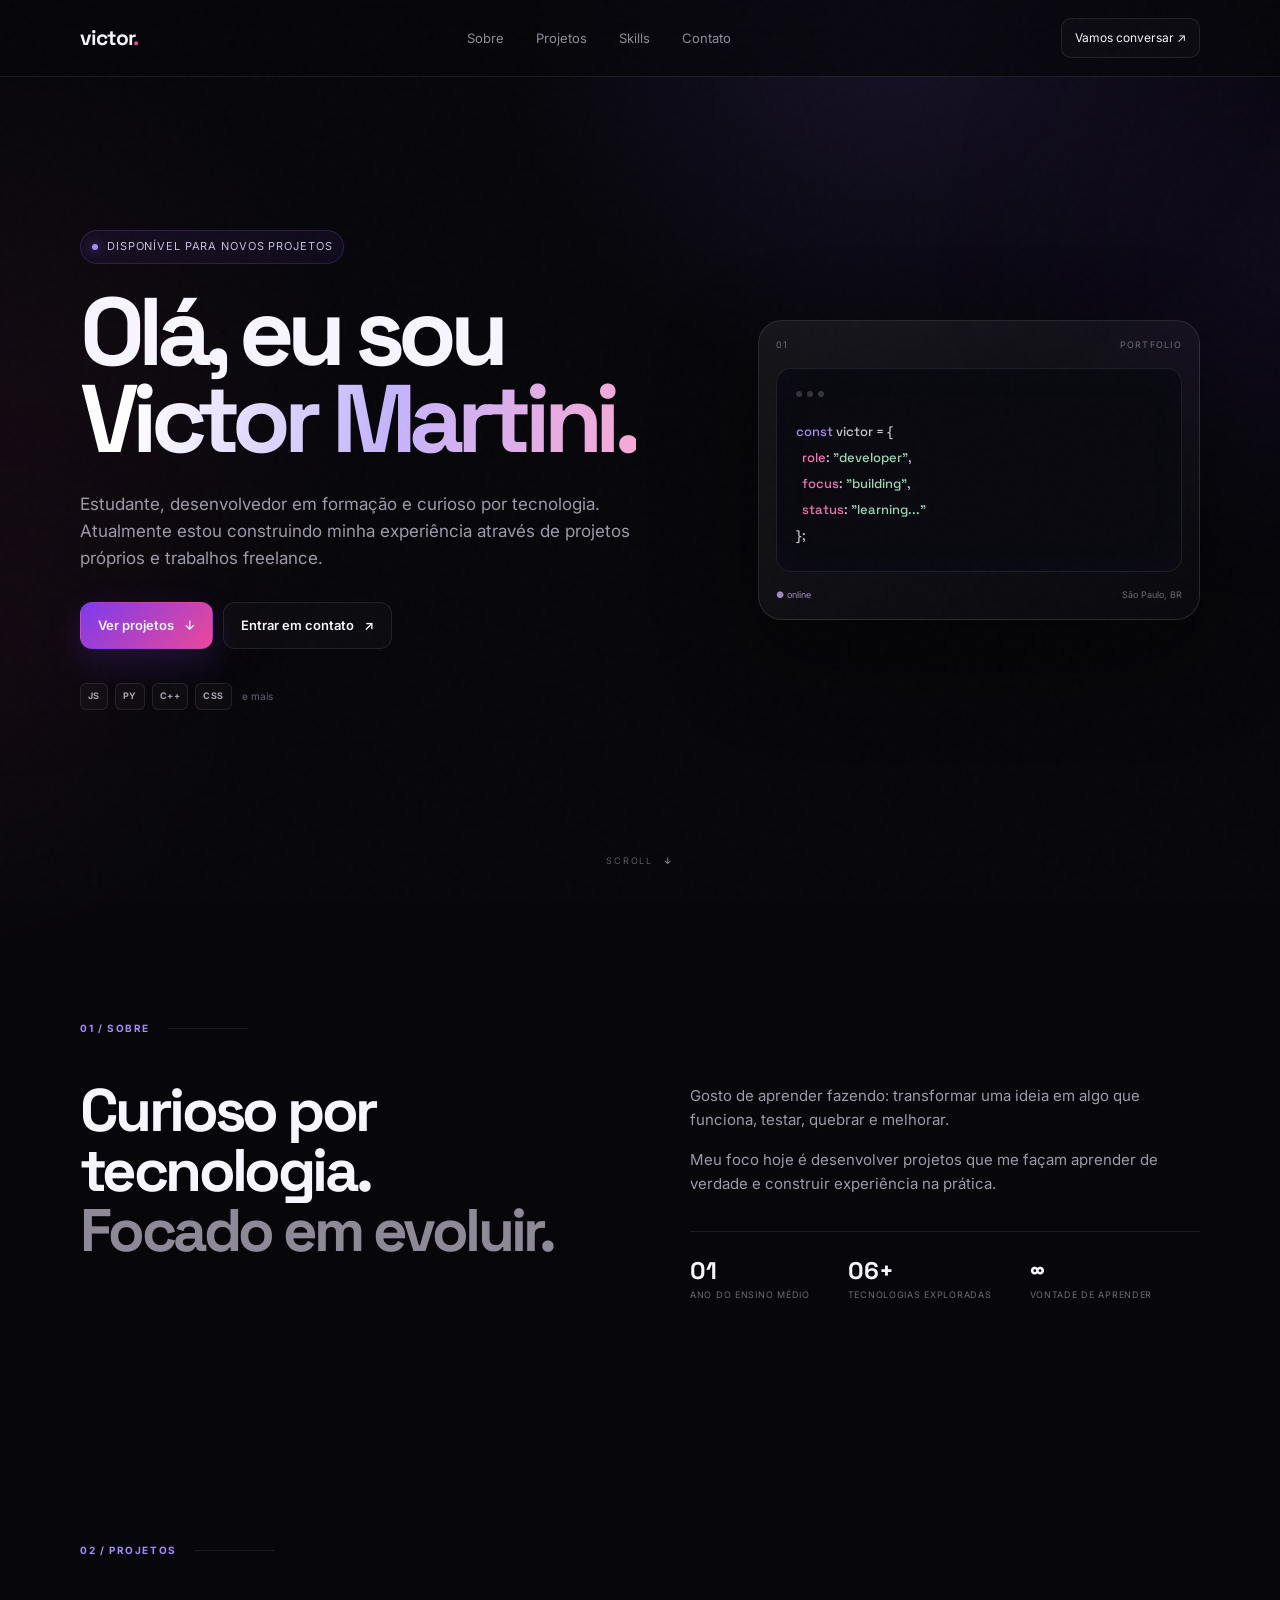
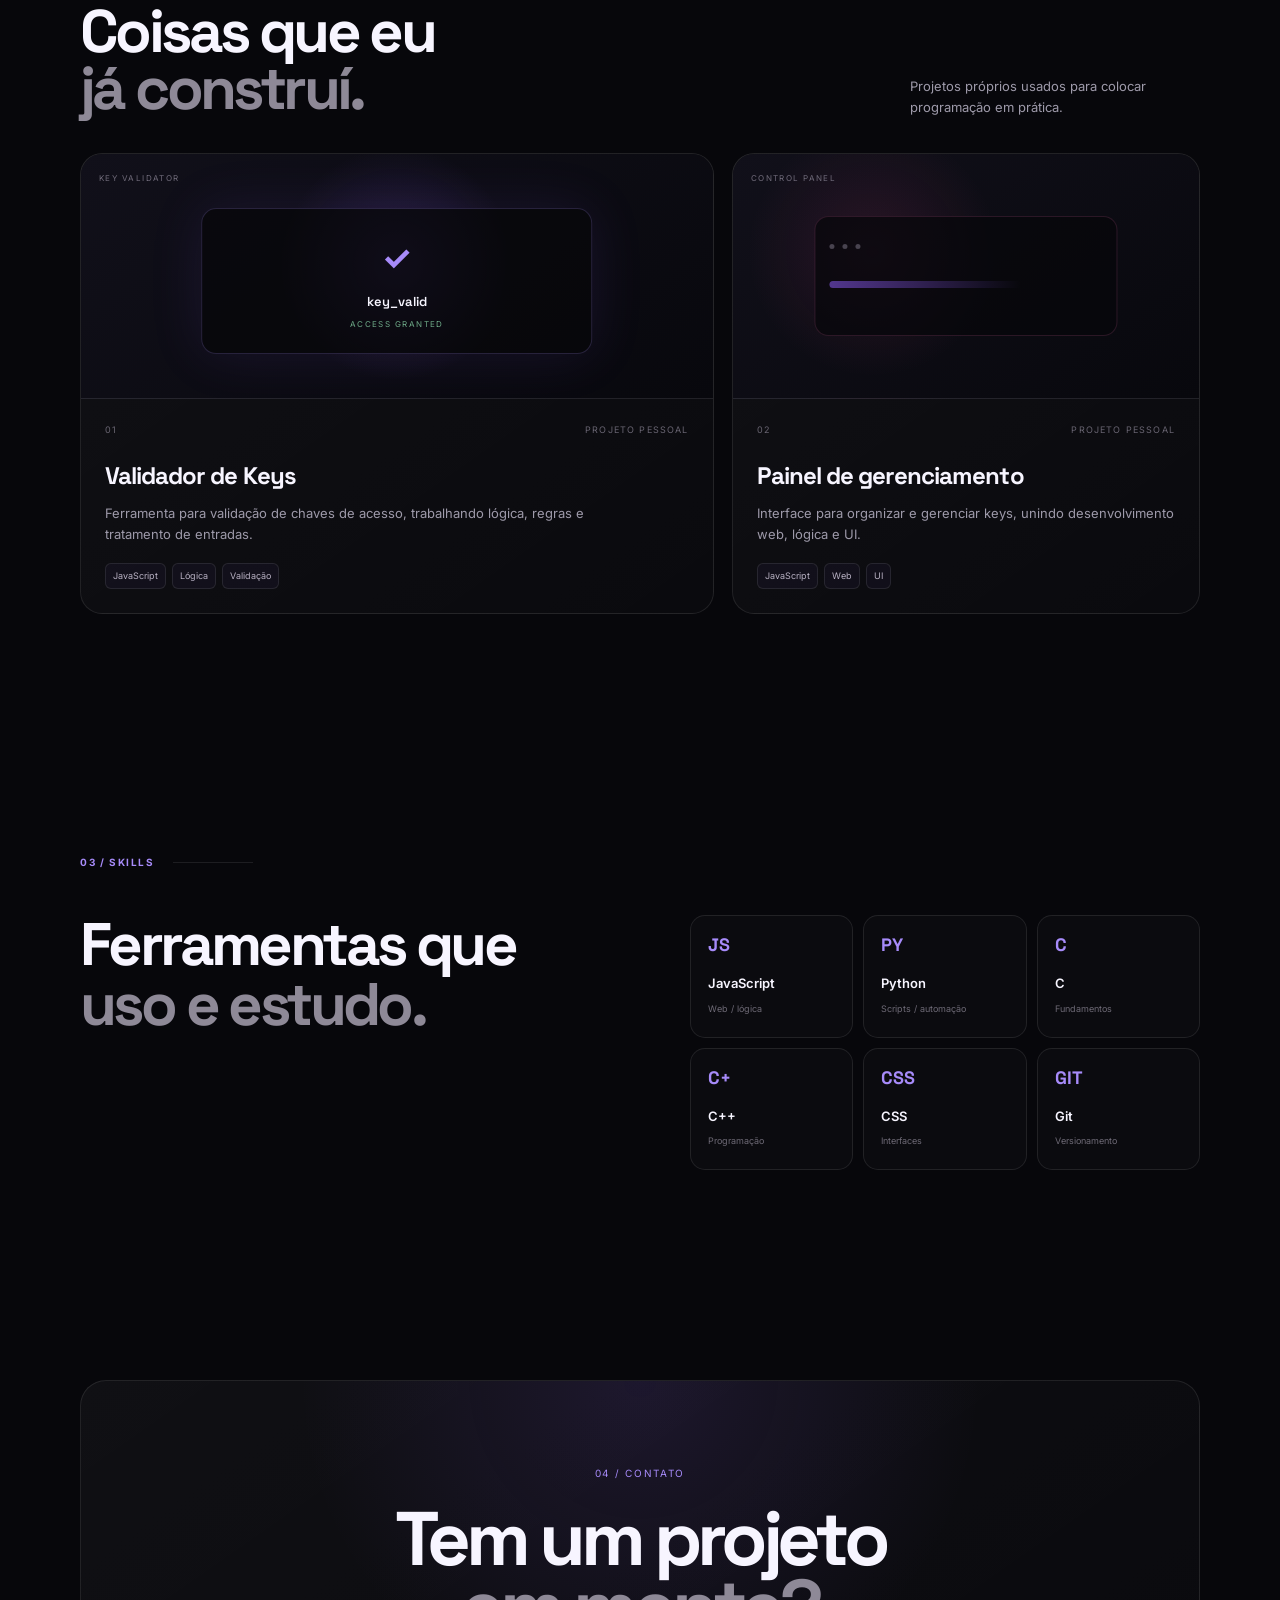
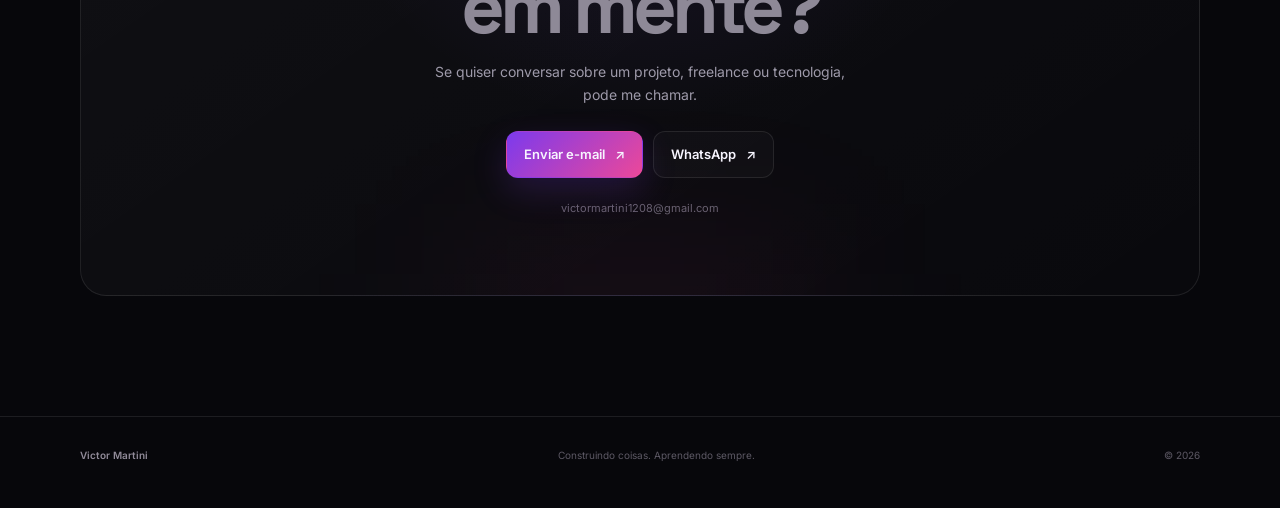
==== index.html @ 16c7d0b6 "Add files via upload" ====
<!DOCTYPE html>
<html lang="pt-BR">

<head>
  <meta charset="UTF-8">
  <meta name="viewport" content="width=device-width, initial-scale=1.0">
  <meta
    name="description"
    content="Portfólio de Victor Martini — estudante e desenvolvedor em formação."
  >
  <title>Victor Martini — Desenvolvedor</title>

  <link rel="preconnect" href="https://fonts.googleapis.com">
  <link rel="preconnect" href="https://fonts.gstatic.com" crossorigin>
  <link
    href="https://fonts.googleapis.com/css2?family=Inter:wght@400;500;600;700&family=Space+Grotesk:wght@500;600;700&display=swap"
    rel="stylesheet"
  >
  <style>
:root {
  --bg:#07070b;
  --surface:#0d0d14;
  --surface2:#11101a;
  --text:#f7f5ff;
  --muted:#9e9aaa;
  --line:rgba(255,255,255,.09);
  --purple:#8b5cf6;
  --pink:#ec4899;
  --lav:#b9a1ff;
}
* {
  box-sizing:border-box;
  margin:0;
  padding:0;
}
html {
  scroll-behavior:smooth;
}
body {
  font-family:Inter,system-ui,sans-serif;
  background:var(--bg);
  color:var(--text);
  line-height:1.6;
  overflow-x:hidden;
}
body:before {
  content:"";
  position:fixed;
  inset:0;
  z-index:-3;
  background:radial-gradient(circle at 70% 0%,rgba(139,92,246,.13),transparent 32%),radial-gradient(circle at 0% 45%,rgba(236,72,153,.06),transparent 28%);
}
a {
  color:inherit;
  text-decoration:none;
}
.container {
  width:min(1120px,calc(100% - 44px));
  margin:auto;
}
.noise {
  position:fixed;
  inset:0;
  z-index:50;
  pointer-events:none;
  opacity:.025;
  background-image:url("data:image/svg+xml,%3Csvg viewBox='0 0 180 180' xmlns='http://www.w3.org/2000/svg'%3E%3Cfilter id='n'%3E%3CfeTurbulence type='fractalNoise' baseFrequency='.8' numOctaves='3' stitchTiles='stitch'/%3E%3C/filter%3E%3Crect width='100%25' height='100%25' filter='url(%23n)' opacity='.7'/%3E%3C/svg%3E");
}
.orb {
  position:fixed;
  border-radius:50%;
  filter:blur(110px);
  pointer-events:none;
  z-index:-2;
}
.orb-a {
  width:300px;
  height:300px;
  background:rgba(124,58,237,.11);
  top:12%;
  right:-150px;
}
.orb-b {
  width:260px;
  height:260px;
  background:rgba(236,72,153,.07);
  bottom:8%;
  left:-150px;
}
nav {
  position:fixed;
  top:0;
  left:0;
  right:0;
  z-index:20;
  background:rgba(7,7,11,.7);
  backdrop-filter:blur(18px);
  border-bottom:1px solid var(--line);
}
.nav {
  height:76px;
  display:flex;
  align-items:center;
  justify-content:space-between;
}
.logo {
  font-family:"Space Grotesk";
  font-size:21px;
  font-weight:700;
  letter-spacing:-.05em;
}
.logo span {
  color:var(--pink);
}
.links {
  display:flex;
  gap:32px;
  color:#8f8c99;
  font-size:13px;
}
.links a {
  transition:.2s;
}
.links a:hover {
  color:#fff;
}
.nav-cta {
  font-size:12px;
  border:1px solid var(--line);
  padding:9px 13px;
  border-radius:10px;
  background:rgba(255,255,255,.025);
  transition:.2s;
}
.nav-cta:hover {
  border-color:rgba(167,139,250,.45);
  transform:translateY(-1px);
}
.hero {
  min-height:100vh;
  display:grid;
  align-items:center;
  padding:130px 0 90px;
  position:relative;
}
.hero-grid {
  display:grid;
  grid-template-columns:1.15fr .85fr;
  gap:80px;
  align-items:center;
}
.status {
  display:inline-flex;
  align-items:center;
  gap:9px;
  color:#c8bedf;
  background:rgba(139,92,246,.07);
  border:1px solid rgba(139,92,246,.22);
  border-radius:999px;
  padding:7px 11px;
  font-size:11px;
  text-transform:uppercase;
  letter-spacing:.08em;
  margin-bottom:25px;
}
.status span {
  width:6px;
  height:6px;
  border-radius:50%;
  background:#a78bfa;
  box-shadow:0 0 12px #8b5cf6;
}
h1,h2,h3 {
  font-family:"Space Grotesk";
}
h1 {
  font-size:clamp(54px,7.8vw,96px);
  line-height:.91;
  letter-spacing:-.075em;
}
h1 em {
  font-style:normal;
  background:linear-gradient(100deg,#fff 10%,#c4b5fd 55%,#f9a8d4);
  -webkit-background-clip:text;
  background-clip:text;
  color:transparent;
}
.hero-copy>p {
  font-size:17px;
  color:var(--muted);
  max-width:650px;
  margin:27px 0 30px;
}
.actions,.contact-actions {
  display:flex;
  gap:10px;
  flex-wrap:wrap;
}
.btn {
  display:inline-flex;
  align-items:center;
  justify-content:center;
  gap:10px;
  padding:12px 17px;
  border-radius:12px;
  font-size:13px;
  font-weight:600;
  border:1px solid var(--line);
  transition:transform .2s,border-color .2s,box-shadow .2s;
}
.btn.primary {
  background:linear-gradient(135deg,#7c3aed,#ec4899);
  border-color:transparent;
  box-shadow:0 12px 35px rgba(124,58,237,.2);
}
.btn.ghost {
  background:rgba(255,255,255,.025);
}
.btn:hover {
  transform:translateY(-2px);
  border-color:rgba(196,181,253,.35);
  box-shadow:0 12px 28px rgba(0,0,0,.25);
}
.quick-tech {
  display:flex;
  align-items:center;
  gap:7px;
  margin-top:34px;
  color:#666271;
}
.quick-tech span {
  font-size:9px;
  font-weight:700;
  letter-spacing:.05em;
  padding:5px 7px;
  border:1px solid var(--line);
  border-radius:6px;
  background:rgba(255,255,255,.025);
  color:#aaa5b5;
}
.quick-tech small {
  font-size:10px;
  margin-left:3px;
}
.hero-card {
  background:linear-gradient(145deg,rgba(255,255,255,.06),rgba(255,255,255,.015));
  border:1px solid rgba(255,255,255,.1);
  border-radius:24px;
  padding:17px;
  box-shadow:0 35px 100px rgba(0,0,0,.4);
  transform:rotate(2deg);
  transition:.4s;
}
.hero-card:hover {
  transform:rotate(0) translateY(-5px);
}
.card-top,.hero-card-footer {
  display:flex;
  justify-content:space-between;
  color:#6f6b78;
  font-size:9px;
  letter-spacing:.14em;
}
.code-window {
  margin:16px 0;
  background:#09090f;
  border:1px solid var(--line);
  border-radius:15px;
  padding:22px 19px;
  box-shadow:inset 0 0 40px rgba(139,92,246,.04);
}
.window-dots {
  display:flex;
  gap:5px;
  margin-bottom:22px;
}
.window-dots i {
  width:6px;
  height:6px;
  border-radius:50%;
  background:#35323e;
}
.code-window pre {
  font:500 13px/2 "Space Grotesk",monospace;
  color:#c9c5d2;
}
.purple {
  color:#a78bfa;
}
.pink {
  color:#f472b6;
}
.green {
  color:#9dd6b4;
}
.hero-card-footer {
  letter-spacing:0;
}
.hero-card-footer span:first-child {
  color:#9d8cbf;
}
.scroll {
  position:absolute;
  bottom:32px;
  left:50%;
  transform:translateX(-50%);
  font-size:9px;
  letter-spacing:.22em;
  color:#5d5966;
}
.scroll span {
  margin-left:6px;
  color:#aaa2b8;
}
section {
  padding:120px 0;
}
.section-head {
  display:flex;
  align-items:center;
  gap:18px;
  color:#a78bfa;
  text-transform:uppercase;
  letter-spacing:.16em;
  font-size:10px;
  font-weight:700;
  margin-bottom:45px;
}
.section-head div {
  height:1px;
  background:var(--line);
  width:80px;
}
.about-layout,.skills-layout {
  display:grid;
  grid-template-columns:1fr 1fr;
  gap:100px;
}
.about-layout h2,.skills-layout h2 {
  font-size:clamp(36px,5vw,60px);
  line-height:1;
  letter-spacing:-.06em;
}
.about-layout h2 span,.skills-layout h2 span,.projects-title h2 span,.contact h2 span {
  color:#8e8997;
}
.about-text {
  padding-top:3px;
}
.about-text p {
  color:var(--muted);
  font-size:15px;
  max-width:510px;
}
.about-text p+p {
  margin-top:16px;
}
.mini-facts {
  display:flex;
  gap:38px;
  margin-top:35px;
  padding-top:23px;
  border-top:1px solid var(--line);
}
.mini-facts strong {
  display:block;
  font:700 24px "Space Grotesk";
}
.mini-facts small {
  display:block;
  color:#6f6a78;
  font-size:9px;
  text-transform:uppercase;
  letter-spacing:.08em;
  margin-top:2px;
}
.projects-title {
  display:flex;
  justify-content:space-between;
  align-items:end;
  gap:30px;
  margin-bottom:36px;
}
.projects-title h2 {
  font-size:clamp(38px,5vw,60px);
  line-height:.95;
  letter-spacing:-.06em;
}
.projects-title p {
  color:var(--muted);
  font-size:13px;
  max-width:290px;
}
.projects {
  display:grid;
  grid-template-columns:1.15fr .85fr;
  gap:18px;
}
.project {
  overflow:hidden;
  background:linear-gradient(145deg,rgba(255,255,255,.045),rgba(255,255,255,.015));
  border:1px solid var(--line);
  border-radius:22px;
  transition:.3s;
}
.project:hover {
  transform:translateY(-5px);
  border-color:rgba(167,139,250,.25);
  box-shadow:0 25px 60px rgba(0,0,0,.28);
}
.project-visual {
  height:245px;
  position:relative;
  overflow:hidden;
  background:#0b0a12;
  border-bottom:1px solid var(--line);
}
.visual-one {
  background:radial-gradient(circle at 50% 45%,rgba(139,92,246,.2),transparent 34%),linear-gradient(145deg,#11101a,#08080d);
}
.visual-two {
  background:radial-gradient(circle at 30% 40%,rgba(236,72,153,.12),transparent 35%),linear-gradient(145deg,#11101a,#08080d);
}
.visual-label {
  position:absolute;
  top:18px;
  left:18px;
  font-size:8px;
  letter-spacing:.18em;
  color:#706b7a;
}
.terminal {
  position:absolute;
  left:50%;
  top:52%;
  transform:translate(-50%,-50%);
  width:62%;
  padding:22px;
  border:1px solid rgba(167,139,250,.2);
  border-radius:15px;
  background:rgba(7,7,11,.72);
  box-shadow:0 0 55px rgba(139,92,246,.11);
  text-align:center;
}
.terminal b {
  display:block;
  font-size:34px;
  color:#a78bfa;
  margin-bottom:2px;
}
.terminal span {
  font:600 13px "Space Grotesk";
}
.terminal small {
  display:block;
  color:#6eaa88;
  font-size:8px;
  letter-spacing:.18em;
  margin-top:5px;
}
.dashboard {
  position:absolute;
  left:50%;
  top:50%;
  transform:translate(-50%,-50%);
  width:65%;
  height:120px;
  border:1px solid rgba(244,114,182,.15);
  border-radius:14px;
  background:rgba(7,7,11,.75);
  padding:14px;
}
.dashboard i {
  display:inline-block;
  width:5px;
  height:5px;
  border-radius:50%;
  background:#48434f;
  margin-right:4px;
}
.dashboard div {
  height:7px;
  width:70%;
  margin:24px 0 10px;
  background:linear-gradient(90deg,#8b5cf6,transparent);
  border-radius:99px;
  opacity:.55;
}
.project-info {
  padding:24px;
}
.project-meta {
  display:flex;
  justify-content:space-between;
  color:#696572;
  font-size:9px;
  letter-spacing:.13em;
}
.project h3 {
  font-size:24px;
  margin:19px 0 8px;
  letter-spacing:-.04em;
}
.project p {
  color:var(--muted);
  font-size:13px;
  max-width:530px;
}
.tags {
  display:flex;
  gap:6px;
  flex-wrap:wrap;
  margin-top:18px;
}
.tags span {
  font-size:9px;
  color:#b9b2c4;
  border:1px solid var(--line);
  background:rgba(139,92,246,.045);
  padding:5px 7px;
  border-radius:6px;
}
.skill-grid {
  display:grid;
  grid-template-columns:repeat(3,1fr);
  gap:10px;
}
.skill {
  min-height:118px;
  padding:17px;
  border:1px solid var(--line);
  border-radius:15px;
  background:rgba(255,255,255,.018);
  transition:.2s;
}
.skill:hover {
  background:rgba(139,92,246,.055);
  border-color:rgba(167,139,250,.2);
  transform:translateY(-2px);
}
.skill b {
  display:block;
  color:#a78bfa;
  font:700 18px "Space Grotesk";
  margin-bottom:17px;
}
.skill span {
  display:block;
  font-size:13px;
  font-weight:600;
}
.skill small {
  color:#6e6a76;
  font-size:9px;
}
.contact {
  text-align:center;
  padding-top:90px;
}
.contact-card {
  position:relative;
  overflow:hidden;
  padding:78px 30px;
  border:1px solid var(--line);
  border-radius:26px;
  background:radial-gradient(circle at 50% 0%,rgba(139,92,246,.12),transparent 45%),linear-gradient(145deg,rgba(255,255,255,.04),rgba(255,255,255,.012));
}
.contact-card:after {
  content:"";
  position:absolute;
  width:350px;
  height:120px;
  background:rgba(236,72,153,.08);
  filter:blur(80px);
  left:50%;
  bottom:-80px;
  transform:translateX(-50%);
}
.contact-kicker {
  position:relative;
  color:#a78bfa;
  font-size:10px;
  text-transform:uppercase;
  letter-spacing:.17em;
}
.contact h2 {
  position:relative;
  font-size:clamp(45px,7vw,76px);
  line-height:.9;
  letter-spacing:-.07em;
  margin:20px 0;
}
.contact p {
  position:relative;
  color:var(--muted);
  font-size:14px;
  max-width:440px;
  margin:0 auto 25px;
}
.contact-actions {
  position:relative;
  justify-content:center;
}
.email {
  position:relative;
  margin-top:22px;
  color:#676371;
  font-size:11px;
}
.contact .btn {
  position:relative;
  z-index:2;
}
footer {
  padding:30px 0 45px;
  color:#5d5965;
  font-size:10px;
  border-top:1px solid var(--line);
}
footer .container {
  display:flex;
  justify-content:space-between;
  gap:15px;
}
footer span:first-child {
  color:#918b99;
  font-weight:600;
}
.reveal {
  opacity:0;
  transform:translateY(18px);
  transition:opacity .7s ease,transform .7s ease;
}
.reveal.show {
  opacity:1;
  transform:none;
}
.delay {
  transition-delay:.12s;
}
@media(max-width:850px) {
  .links {
    display:none;
  }
  .nav-cta {
    display:none;
  }
  .container {
    width:min(100% - 28px,1120px);
  }
  .hero-grid,.about-layout,.skills-layout,.projects {
    grid-template-columns:1fr;
    gap:40px;
  }
  .hero {
    padding-top:120px;
  }
  .hero-card {
    max-width:560px;
    width:100%;
    margin:auto;
  }
  .about-layout,.skills-layout {
    gap:35px;
  }
  .projects-title {
    display:block;
  }
  .projects-title p {
    margin-top:16px;
  }
  .project-visual {
    height:210px;
  }
  .skill-grid {
    grid-template-columns:repeat(2,1fr);
  }
  section {
    padding:85px 0;
  }
}
@media(max-width:520px) {
  h1 {
    font-size:clamp(50px,16vw,72px);
  }
  .hero-copy>p {
    font-size:15px;
  }
  .quick-tech {
    margin-top:27px;
  }
  .mini-facts {
    gap:18px;
  }
  .mini-facts strong {
    font-size:21px;
  }
  .skill {
    min-height:105px;
  }
  .project-info {
    padding:20px;
  }
  .contact-card {
    padding:60px 18px;
  }
  .contact h2 {
    font-size:48px;
  }
  footer .container {
    flex-direction:column;
    text-align:center;
  }
  .scroll {
    display:none;
  }
}
/* ===== MOBILE / TOUCH ===== */
.menu-toggle {
  display:none;
  border:1px solid var(--line);
  background:rgba(255,255,255,.035);
  width:42px;
  height:42px;
  border-radius:11px;
  padding:10px;
  cursor:pointer;
  flex-direction:column;
  justify-content:center;
  gap:5px;
}
.menu-toggle span {
  display:block;
  width:100%;
  height:2px;
  background:#d8d2e5;
  border-radius:99px;
  transition:.25s;
}
nav.scrolled {
  background:rgba(7,7,11,.9);
  box-shadow:0 10px 35px rgba(0,0,0,.18);
}
@media (max-width:850px) {
  html {
    scroll-padding-top:76px;
  }
  body {
    overflow-x:hidden;
  }
  .container {
    width:calc(100% - 32px);
    max-width:620px;
  }
  nav {
    height:68px;
  }
  .nav {
    height:68px;
  }
  .menu-toggle {
    display:flex;
  }
  .links {
    position:absolute;
    top:calc(100% + 8px);
    left:16px;
    right:16px;
    display:flex;
    flex-direction:column;
    gap:4px;
    padding:8px;
    background:rgba(13,13,20,.97);
    border:1px solid var(--line);
    border-radius:16px;
    backdrop-filter:blur(20px);
    box-shadow:0 20px 50px rgba(0,0,0,.4);
    opacity:0;
    visibility:hidden;
    transform:translateY(-8px);
    transition:.22s ease;
  }
  nav.menu-open .links {
    opacity:1;
    visibility:visible;
    transform:none;
  }
  .links a {
    padding:13px 14px;
    border-radius:10px;
    font-size:14px;
    color:#b8b2c2;
  }
  .links a:active {
    background:rgba(139,92,246,.1);
    color:#fff;
  }
  nav.menu-open .menu-toggle span:nth-child(1) {
    transform:translateY(7px) rotate(45deg);
  }
  nav.menu-open .menu-toggle span:nth-child(2) {
    opacity:0;
  }
  nav.menu-open .menu-toggle span:nth-child(3) {
    transform:translateY(-7px) rotate(-45deg);
  }
  .hero {
    min-height:auto;
    padding:112px 0 72px;
  }
  .hero-grid {
    gap:48px;
  }
  .status {
    font-size:9px;
    margin-bottom:20px;
    max-width:100%;
    white-space:nowrap;
  }
  h1 {
    font-size:clamp(46px,14vw,76px);
    line-height:.94;
  }
  .hero-copy>p {
    font-size:15px;
    line-height:1.65;
    margin:22px 0 26px;
    max-width:100%;
  }
  .actions {
    display:grid;
    grid-template-columns:1fr;
    gap:9px;
  }
  .btn {
    width:100%;
    min-height:48px;
    padding:13px 16px;
  }
  .quick-tech {
    margin-top:23px;
    flex-wrap:wrap;
  }
  .hero-card {
    transform:none;
    border-radius:18px;
    padding:13px;
  }
  .hero-card:hover {
    transform:none;
  }
  .code-window {
    padding:18px 14px;
    margin:12px 0;
    border-radius:12px;
    overflow:hidden;
  }
  .code-window pre {
    font-size:11px;
    line-height:1.9;
    white-space:pre-wrap;
    word-break:break-word;
  }
  section {
    padding:78px 0;
  }
  .section-head {
    margin-bottom:30px;
  }
  .section-head div {
    width:45px;
  }
  .about-layout,.skills-layout {
    gap:28px;
  }
  .about-layout h2,.skills-layout h2 {
    font-size:clamp(38px,11vw,55px);
  }
  .about-text p {
    font-size:14px;
    line-height:1.7;
  }
  .mini-facts {
    gap:0;
    justify-content:space-between;
    margin-top:28px;
    padding-top:19px;
  }
  .mini-facts>div {
    max-width:30%;
  }
  .mini-facts strong {
    font-size:20px;
  }
  .mini-facts small {
    font-size:8px;
    line-height:1.35;
  }
  .projects-title {
    margin-bottom:25px;
  }
  .projects-title h2 {
    font-size:clamp(40px,11vw,56px);
  }
  .projects-title p {
    font-size:13px;
    line-height:1.6;
  }
  .projects {
    gap:14px;
  }
  .project {
    border-radius:17px;
  }
  .project:hover {
    transform:none;
    box-shadow:none;
  }
  .project-visual {
    height:185px;
  }
  .terminal {
    width:72%;
    padding:17px;
  }
  .terminal b {
    font-size:29px;
  }
  .terminal span {
    font-size:11px;
  }
  .dashboard {
    width:73%;
    height:105px;
    padding:11px;
  }
  .project-info {
    padding:18px;
  }
  .project h3 {
    font-size:21px;
    margin:15px 0 7px;
  }
  .project p {
    font-size:12px;
    line-height:1.65;
  }
  .tags {
    margin-top:14px;
  }
  .tags span {
    font-size:8px;
    padding:5px 6px;
  }
  .skill-grid {
    gap:8px;
  }
  .skill {
    min-height:102px;
    padding:14px;
    border-radius:13px;
  }
  .skill b {
    font-size:16px;
    margin-bottom:13px;
  }
  .skill span {
    font-size:12px;
  }
  .skill small {
    font-size:8px;
  }
  .contact {
    padding-top:65px;
  }
  .contact-card {
    padding:55px 18px;
    border-radius:20px;
  }
  .contact h2 {
    font-size:clamp(44px,13vw,60px);
    margin:17px 0;
    line-height:.94;
  }
  .contact p {
    font-size:13px;
    line-height:1.65;
  }
  .contact-actions {
    display:grid;
    grid-template-columns:1fr;
    gap:9px;
  }
  .email {
    font-size:9px;
    overflow-wrap:anywhere;
  }
  footer {
    padding:26px 0 35px;
  }
  footer .container {
    align-items:center;
    gap:9px;
    line-height:1.5;
  }
}
@media (max-width:380px) {
  .container {
    width:calc(100% - 24px);
  }
  .hero {
    padding-top:102px;
  }
  .status {
    font-size:8px;
    padding:6px 9px;
  }
  h1 {
    font-size:44px;
  }
  .quick-tech span {
    font-size:8px;
  }
  .mini-facts small {
    font-size:7px;
  }
  .skill-grid {
    grid-template-columns:1fr 1fr;
  }
  .project-visual {
    height:165px;
  }
}
@media (prefers-reduced-motion:reduce) {
  *,*::before,*::after {
    scroll-behavior:auto!important;
    transition:none!important;
    animation:none!important;
  }
}

</style>
</head>

<body>
  <div class="noise"></div>
  <div class="orb orb-a"></div>
  <div class="orb orb-b"></div>

  <nav>
    <div class="container nav">
      <a class="logo" href="#inicio">victor<span>.</span></a>

      <button
        class="menu-toggle"
        type="button"
        aria-label="Abrir menu"
        aria-expanded="false"
      >
        <span></span>
        <span></span>
        <span></span>
      </button>

      <div class="links">
        <a href="#sobre">Sobre</a>
        <a href="#projetos">Projetos</a>
        <a href="#habilidades">Skills</a>
        <a href="#contato">Contato</a>
      </div>

      <a class="nav-cta" href="#contato">
        Vamos conversar <span>↗</span>
      </a>
    </div>
  </nav>

  <main id="inicio">
    <section class="hero">
      <div class="container hero-grid">
        <div class="hero-copy reveal">
          <div class="status">
            <span></span>
            disponível para novos projetos
          </div>

          <h1>
            Olá, eu sou<br>
            <em>Victor Martini.</em>
          </h1>

          <p>
            Estudante, desenvolvedor em formação e curioso por tecnologia.
            Atualmente estou construindo minha experiência através de projetos
            próprios e trabalhos freelance.
          </p>

          <div class="actions">
            <a class="btn primary" href="#projetos">
              Ver projetos <span>↓</span>
            </a>
            <a class="btn ghost" href="#contato">
              Entrar em contato <span>↗</span>
            </a>
          </div>

          <div class="quick-tech">
            <span>JS</span>
            <span>PY</span>
            <span>C++</span>
            <span>CSS</span>
            <small>e mais</small>
          </div>
        </div>

        <div class="hero-card reveal delay">
          <div class="card-top">
            <span>01</span>
            <span>PORTFOLIO</span>
          </div>

          <div class="code-window">
            <div class="window-dots">
              <i></i>
              <i></i>
              <i></i>
            </div>

            <pre><span class="purple">const</span> victor = {
  <span class="pink">role</span>: <span class="green">"developer"</span>,
  <span class="pink">focus</span>: <span class="green">"building"</span>,
  <span class="pink">status</span>: <span class="green">"learning..."</span>
};</pre>
          </div>

          <div class="hero-card-footer">
            <span>● online</span>
            <span>São Paulo, BR</span>
          </div>
        </div>
      </div>

      <div class="scroll">
        SCROLL <span>↓</span>
      </div>
    </section>

    <section id="sobre">
      <div class="container reveal">
        <div class="section-head">
          <span>01 / sobre</span>
          <div></div>
        </div>

        <div class="about-layout">
          <h2>
            Curioso por tecnologia.<br>
            <span>Focado em evoluir.</span>
          </h2>

          <div class="about-text">
            <p>
              Gosto de aprender fazendo: transformar uma ideia em algo que
              funciona, testar, quebrar e melhorar.
            </p>
            <p>
              Meu foco hoje é desenvolver projetos que me façam aprender de
              verdade e construir experiência na prática.
            </p>

            <div class="mini-facts">
              <div>
                <strong>01</strong>
                <small>ano do Ensino Médio</small>
              </div>
              <div>
                <strong>06+</strong>
                <small>tecnologias exploradas</small>
              </div>
              <div>
                <strong>∞</strong>
                <small>vontade de aprender</small>
              </div>
            </div>
          </div>
        </div>
      </div>
    </section>

    <section id="projetos">
      <div class="container reveal">
        <div class="section-head">
          <span>02 / projetos</span>
          <div></div>
        </div>

        <div class="projects-title">
          <h2>
            Coisas que eu<br>
            <span>já construí.</span>
          </h2>
          <p>
            Projetos próprios usados para colocar programação em prática.
          </p>
        </div>

        <div class="projects">
          <article class="project featured">
            <div class="project-visual visual-one">
              <span class="visual-label">KEY VALIDATOR</span>

              <div class="terminal">
                <b>✓</b>
                <span>key_valid</span>
                <small>ACCESS GRANTED</small>
              </div>
            </div>

            <div class="project-info">
              <div class="project-meta">
                <span>01</span>
                <span>PROJETO PESSOAL</span>
              </div>

              <h3>Validador de Keys</h3>
              <p>
                Ferramenta para validação de chaves de acesso, trabalhando
                lógica, regras e tratamento de entradas.
              </p>

              <div class="tags">
                <span>JavaScript</span>
                <span>Lógica</span>
                <span>Validação</span>
              </div>
            </div>
          </article>

          <article class="project">
            <div class="project-visual visual-two">
              <span class="visual-label">CONTROL PANEL</span>

              <div class="dashboard">
                <i></i>
                <i></i>
                <i></i>
                <div></div>
              </div>
            </div>

            <div class="project-info">
              <div class="project-meta">
                <span>02</span>
                <span>PROJETO PESSOAL</span>
              </div>

              <h3>Painel de gerenciamento</h3>
              <p>
                Interface para organizar e gerenciar keys, unindo
                desenvolvimento web, lógica e UI.
              </p>

              <div class="tags">
                <span>JavaScript</span>
                <span>Web</span>
                <span>UI</span>
              </div>
            </div>
          </article>
        </div>
      </div>
    </section>

    <section id="habilidades">
      <div class="container reveal">
        <div class="section-head">
          <span>03 / skills</span>
          <div></div>
        </div>

        <div class="skills-layout">
          <h2>
            Ferramentas que<br>
            <span>uso e estudo.</span>
          </h2>

          <div class="skill-grid">
            <div class="skill">
              <b>JS</b>
              <span>JavaScript</span>
              <small>Web / lógica</small>
            </div>
            <div class="skill">
              <b>PY</b>
              <span>Python</span>
              <small>Scripts / automação</small>
            </div>
            <div class="skill">
              <b>C</b>
              <span>C</span>
              <small>Fundamentos</small>
            </div>
            <div class="skill">
              <b>C+</b>
              <span>C++</span>
              <small>Programação</small>
            </div>
            <div class="skill">
              <b>CSS</b>
              <span>CSS</span>
              <small>Interfaces</small>
            </div>
            <div class="skill">
              <b>GIT</b>
              <span>Git</span>
              <small>Versionamento</small>
            </div>
          </div>
        </div>
      </div>
    </section>

    <section id="contato" class="contact">
      <div class="container reveal">
        <div class="contact-card">
          <span class="contact-kicker">04 / contato</span>

          <h2>
            Tem um projeto<br>
            <span>em mente?</span>
          </h2>

          <p>
            Se quiser conversar sobre um projeto, freelance ou tecnologia,
            pode me chamar.
          </p>

          <div class="contact-actions">
            <a class="btn primary" href="mailto:victormartini1208@gmail.com">
              Enviar e-mail <span>↗</span>
            </a>
            <a
              class="btn ghost"
              href="https://wa.me/5518996527755"
              target="_blank"
              rel="noopener"
            >
              WhatsApp <span>↗</span>
            </a>
          </div>

          <div class="email">victormartini1208@gmail.com</div>
        </div>
      </div>
    </section>
  </main>

  <footer>
    <div class="container">
      <span>Victor Martini</span>
      <span>Construindo coisas. Aprendendo sempre.</span>
      <span>© 2026</span>
    </div>
  </footer>

  <script>
const observer = new IntersectionObserver(
  (entries) => {
    entries.forEach((entry) => {
      if (!entry.isIntersecting) return;

      entry.target.classList.add("show");
      observer.unobserve(entry.target);
    });
  },
  { threshold: 0.12 },
);

document.querySelectorAll(".reveal").forEach((element) => {
  observer.observe(element);
});

const nav = document.querySelector("nav");

window.addEventListener(
  "scroll",
  () => {
    nav.classList.toggle("scrolled", window.scrollY > 20);
  },
  { passive: true },
);

// Mobile navigation
const menuToggle = document.querySelector(".menu-toggle");
const navLinks = document.querySelectorAll(".links a");

function closeMenu() {
  nav.classList.remove("menu-open");
  menuToggle?.setAttribute("aria-expanded", "false");
}

menuToggle?.addEventListener("click", () => {
  const isOpen = nav.classList.toggle("menu-open");
  menuToggle.setAttribute("aria-expanded", String(isOpen));
});

navLinks.forEach((link) => {
  link.addEventListener("click", closeMenu);
});

document.addEventListener("click", (event) => {
  if (!nav.contains(event.target)) {
    closeMenu();
  }
});

</script>
</body>

</html>
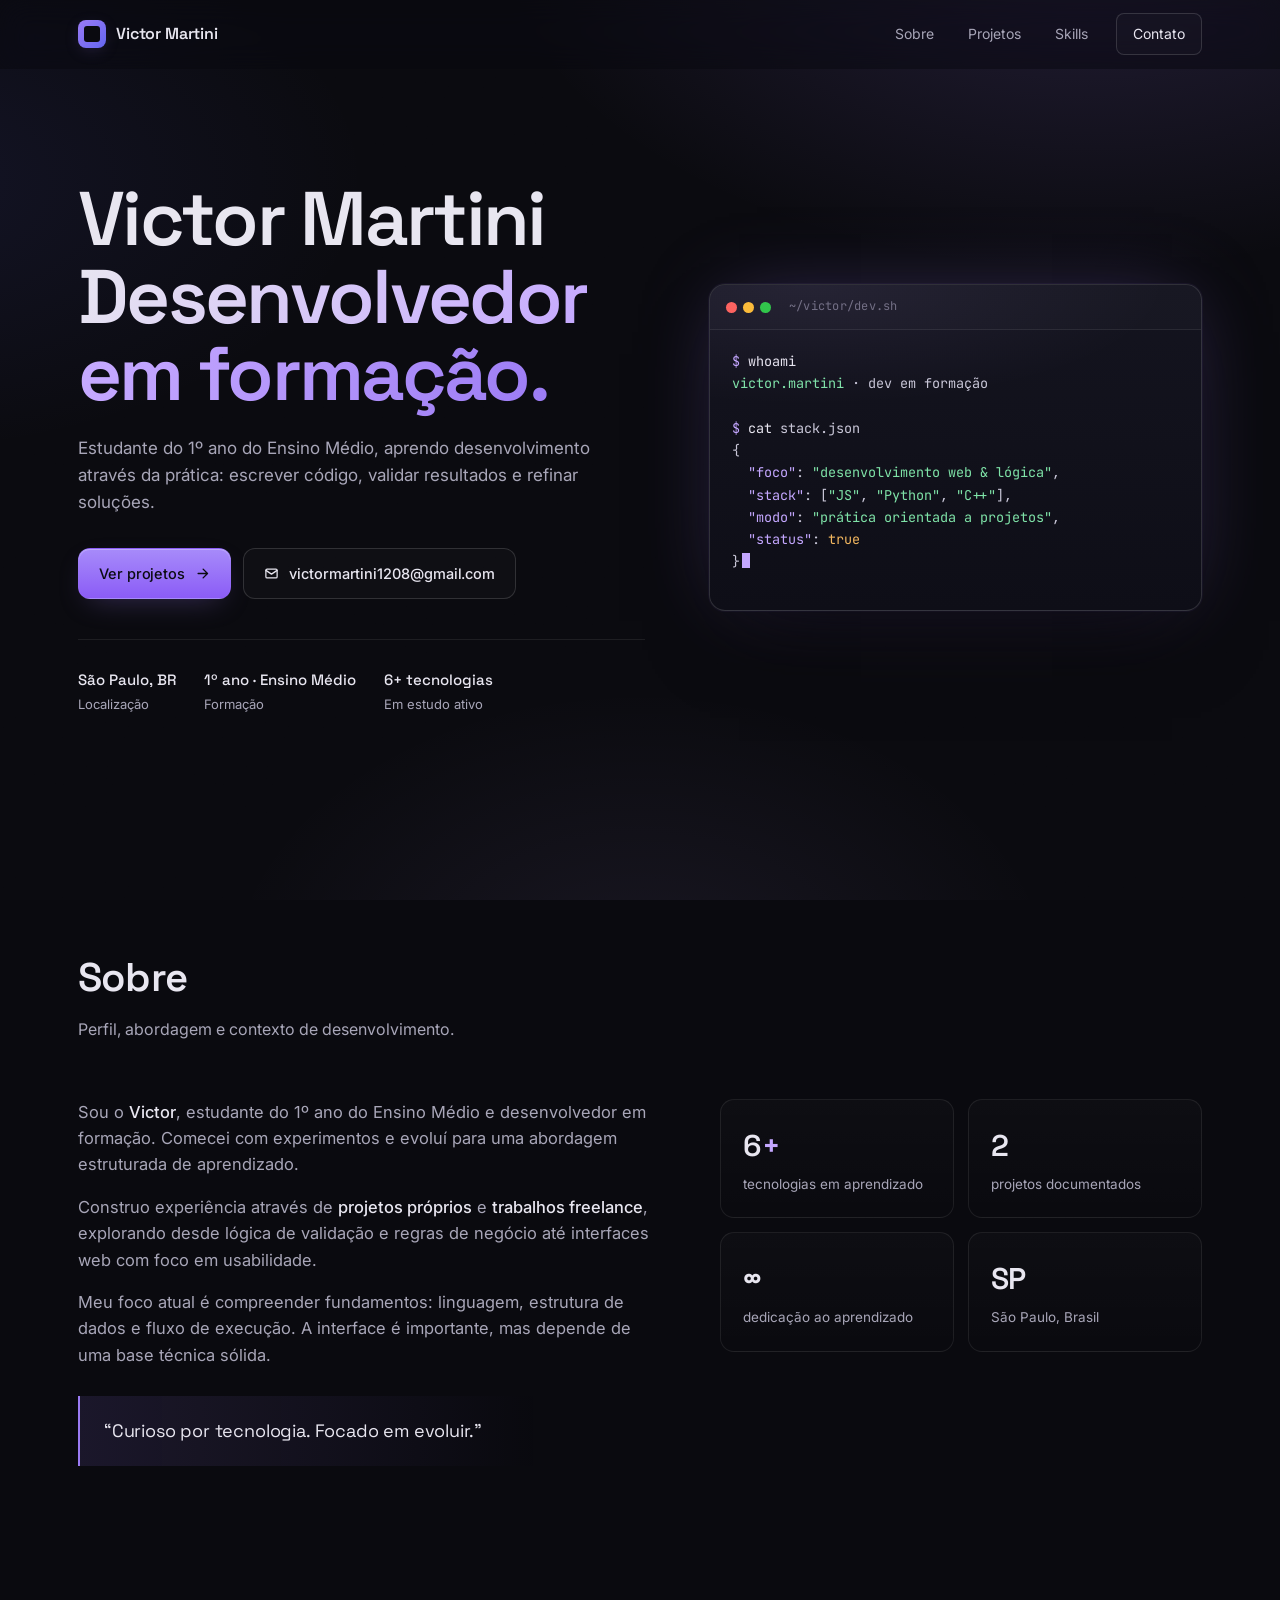
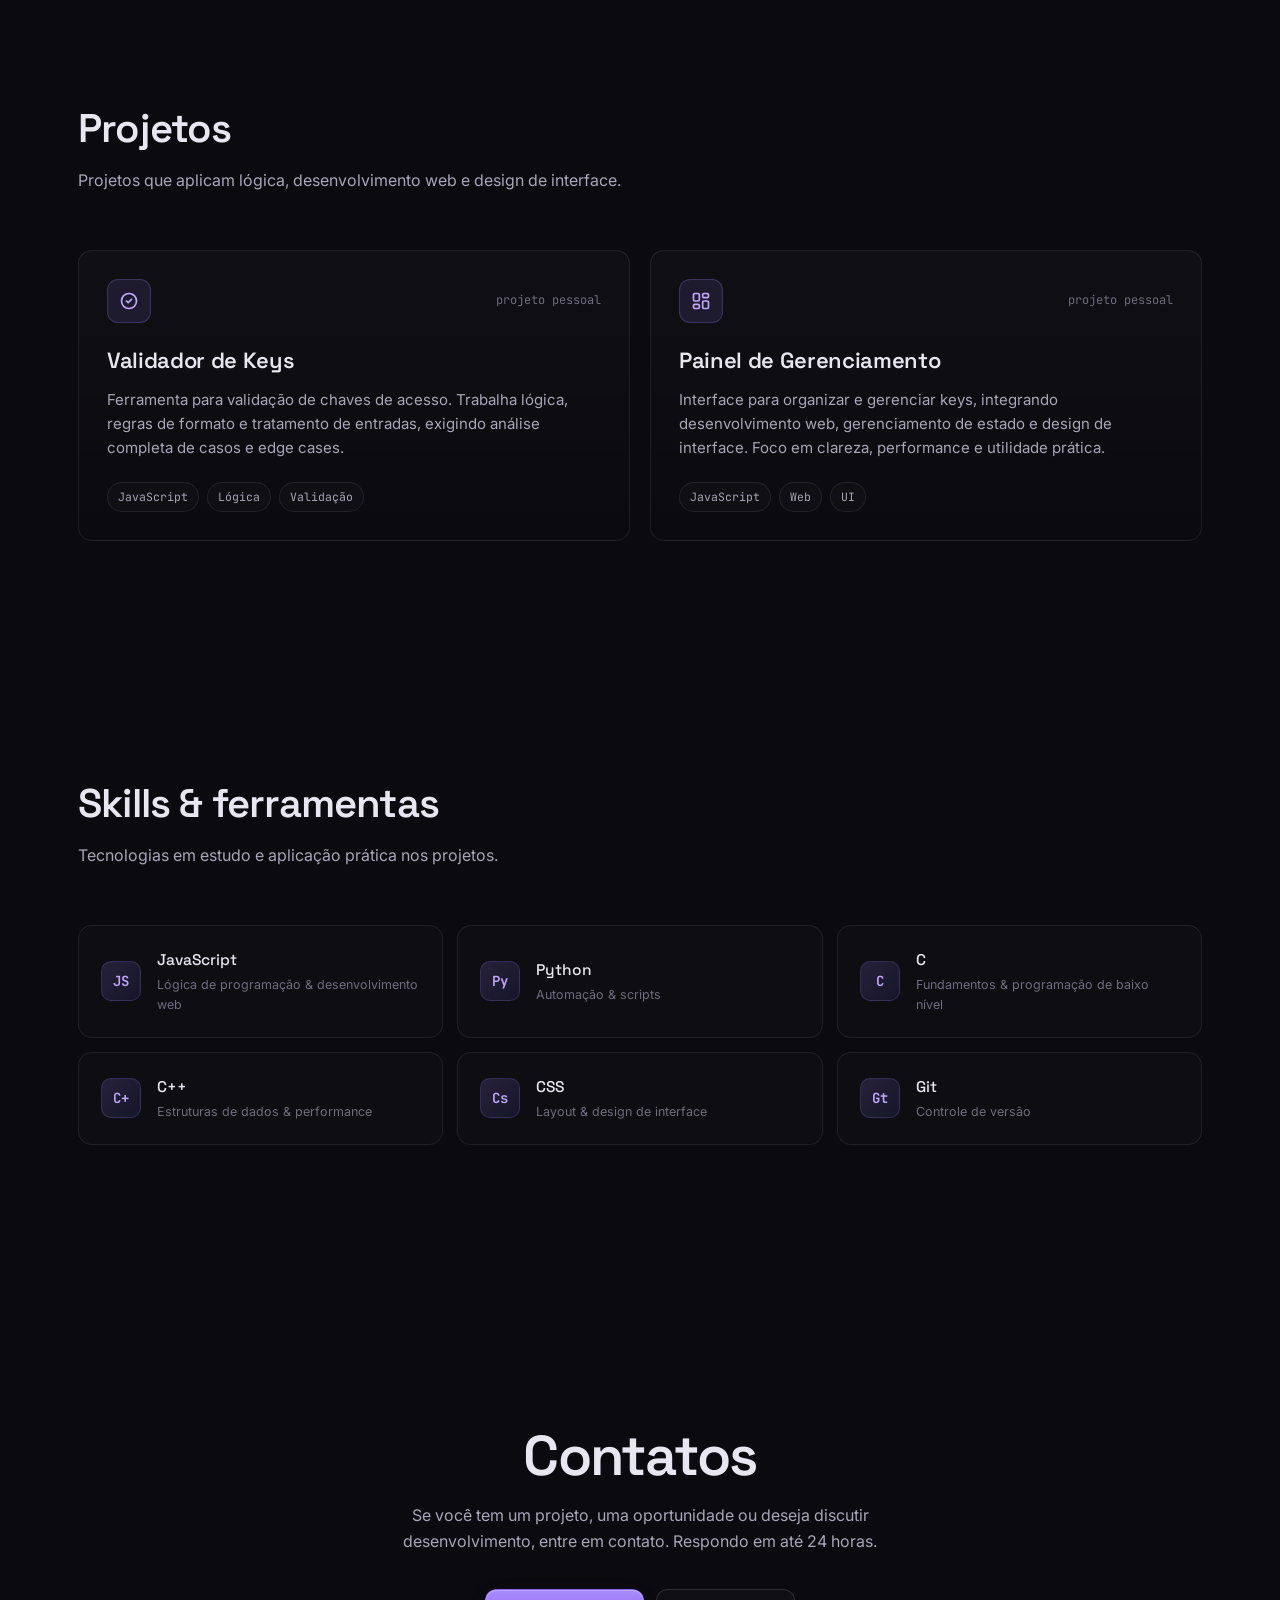
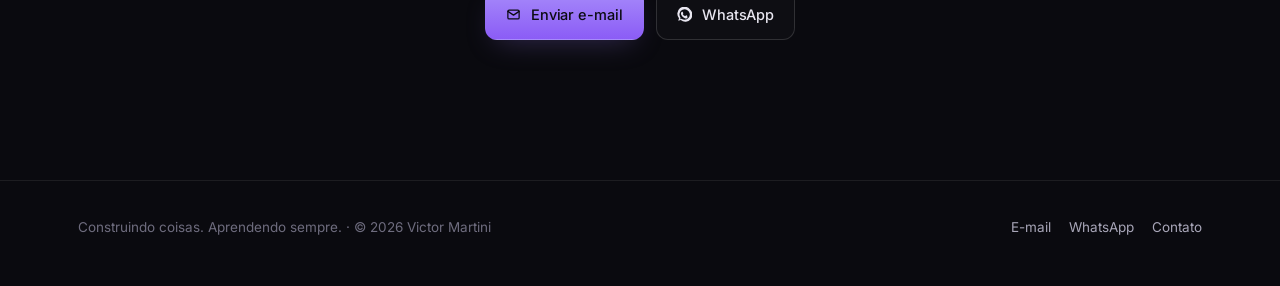
==== commit 5dfeb747: "Add files via upload" ====
--- a/index.html
+++ b/index.html
@@ -1,1420 +1,885 @@
-<!DOCTYPE html>
+<!doctype html>
 <html lang="pt-BR">
-
 <head>
-  <meta charset="UTF-8">
-  <meta name="viewport" content="width=device-width, initial-scale=1.0">
-  <meta
-    name="description"
-    content="Portfólio de Victor Martini — estudante e desenvolvedor em formação."
-  >
-  <title>Victor Martini — Desenvolvedor</title>
-
-  <link rel="preconnect" href="https://fonts.googleapis.com">
-  <link rel="preconnect" href="https://fonts.gstatic.com" crossorigin>
-  <link
-    href="https://fonts.googleapis.com/css2?family=Inter:wght@400;500;600;700&family=Space+Grotesk:wght@500;600;700&display=swap"
-    rel="stylesheet"
-  >
-  <style>
-:root {
-  --bg:#07070b;
-  --surface:#0d0d14;
-  --surface2:#11101a;
-  --text:#f7f5ff;
-  --muted:#9e9aaa;
-  --line:rgba(255,255,255,.09);
-  --purple:#8b5cf6;
-  --pink:#ec4899;
-  --lav:#b9a1ff;
-}
-* {
-  box-sizing:border-box;
-  margin:0;
-  padding:0;
-}
-html {
-  scroll-behavior:smooth;
-}
-body {
-  font-family:Inter,system-ui,sans-serif;
-  background:var(--bg);
-  color:var(--text);
-  line-height:1.6;
-  overflow-x:hidden;
-}
-body:before {
-  content:"";
-  position:fixed;
-  inset:0;
-  z-index:-3;
-  background:radial-gradient(circle at 70% 0%,rgba(139,92,246,.13),transparent 32%),radial-gradient(circle at 0% 45%,rgba(236,72,153,.06),transparent 28%);
-}
-a {
-  color:inherit;
-  text-decoration:none;
-}
-.container {
-  width:min(1120px,calc(100% - 44px));
-  margin:auto;
-}
-.noise {
-  position:fixed;
-  inset:0;
-  z-index:50;
-  pointer-events:none;
-  opacity:.025;
-  background-image:url("data:image/svg+xml,%3Csvg viewBox='0 0 180 180' xmlns='http://www.w3.org/2000/svg'%3E%3Cfilter id='n'%3E%3CfeTurbulence type='fractalNoise' baseFrequency='.8' numOctaves='3' stitchTiles='stitch'/%3E%3C/filter%3E%3Crect width='100%25' height='100%25' filter='url(%23n)' opacity='.7'/%3E%3C/svg%3E");
-}
-.orb {
-  position:fixed;
-  border-radius:50%;
-  filter:blur(110px);
-  pointer-events:none;
-  z-index:-2;
-}
-.orb-a {
-  width:300px;
-  height:300px;
-  background:rgba(124,58,237,.11);
-  top:12%;
-  right:-150px;
-}
-.orb-b {
-  width:260px;
-  height:260px;
-  background:rgba(236,72,153,.07);
-  bottom:8%;
-  left:-150px;
-}
-nav {
-  position:fixed;
-  top:0;
-  left:0;
-  right:0;
-  z-index:20;
-  background:rgba(7,7,11,.7);
-  backdrop-filter:blur(18px);
-  border-bottom:1px solid var(--line);
-}
-.nav {
-  height:76px;
-  display:flex;
-  align-items:center;
-  justify-content:space-between;
-}
-.logo {
-  font-family:"Space Grotesk";
-  font-size:21px;
-  font-weight:700;
-  letter-spacing:-.05em;
-}
-.logo span {
-  color:var(--pink);
-}
-.links {
-  display:flex;
-  gap:32px;
-  color:#8f8c99;
-  font-size:13px;
-}
-.links a {
-  transition:.2s;
-}
-.links a:hover {
-  color:#fff;
-}
-.nav-cta {
-  font-size:12px;
-  border:1px solid var(--line);
-  padding:9px 13px;
-  border-radius:10px;
-  background:rgba(255,255,255,.025);
-  transition:.2s;
-}
-.nav-cta:hover {
-  border-color:rgba(167,139,250,.45);
-  transform:translateY(-1px);
-}
-.hero {
-  min-height:100vh;
-  display:grid;
-  align-items:center;
-  padding:130px 0 90px;
-  position:relative;
-}
-.hero-grid {
-  display:grid;
-  grid-template-columns:1.15fr .85fr;
-  gap:80px;
-  align-items:center;
-}
-.status {
-  display:inline-flex;
-  align-items:center;
-  gap:9px;
-  color:#c8bedf;
-  background:rgba(139,92,246,.07);
-  border:1px solid rgba(139,92,246,.22);
-  border-radius:999px;
-  padding:7px 11px;
-  font-size:11px;
-  text-transform:uppercase;
-  letter-spacing:.08em;
-  margin-bottom:25px;
-}
-.status span {
-  width:6px;
-  height:6px;
-  border-radius:50%;
-  background:#a78bfa;
-  box-shadow:0 0 12px #8b5cf6;
-}
-h1,h2,h3 {
-  font-family:"Space Grotesk";
-}
-h1 {
-  font-size:clamp(54px,7.8vw,96px);
-  line-height:.91;
-  letter-spacing:-.075em;
-}
-h1 em {
-  font-style:normal;
-  background:linear-gradient(100deg,#fff 10%,#c4b5fd 55%,#f9a8d4);
-  -webkit-background-clip:text;
-  background-clip:text;
-  color:transparent;
-}
-.hero-copy>p {
-  font-size:17px;
-  color:var(--muted);
-  max-width:650px;
-  margin:27px 0 30px;
-}
-.actions,.contact-actions {
-  display:flex;
-  gap:10px;
-  flex-wrap:wrap;
-}
-.btn {
-  display:inline-flex;
-  align-items:center;
-  justify-content:center;
-  gap:10px;
-  padding:12px 17px;
-  border-radius:12px;
-  font-size:13px;
-  font-weight:600;
-  border:1px solid var(--line);
-  transition:transform .2s,border-color .2s,box-shadow .2s;
-}
-.btn.primary {
-  background:linear-gradient(135deg,#7c3aed,#ec4899);
-  border-color:transparent;
-  box-shadow:0 12px 35px rgba(124,58,237,.2);
-}
-.btn.ghost {
-  background:rgba(255,255,255,.025);
-}
-.btn:hover {
-  transform:translateY(-2px);
-  border-color:rgba(196,181,253,.35);
-  box-shadow:0 12px 28px rgba(0,0,0,.25);
-}
-.quick-tech {
-  display:flex;
-  align-items:center;
-  gap:7px;
-  margin-top:34px;
-  color:#666271;
-}
-.quick-tech span {
-  font-size:9px;
-  font-weight:700;
-  letter-spacing:.05em;
-  padding:5px 7px;
-  border:1px solid var(--line);
-  border-radius:6px;
-  background:rgba(255,255,255,.025);
-  color:#aaa5b5;
-}
-.quick-tech small {
-  font-size:10px;
-  margin-left:3px;
-}
-.hero-card {
-  background:linear-gradient(145deg,rgba(255,255,255,.06),rgba(255,255,255,.015));
-  border:1px solid rgba(255,255,255,.1);
-  border-radius:24px;
-  padding:17px;
-  box-shadow:0 35px 100px rgba(0,0,0,.4);
-  transform:rotate(2deg);
-  transition:.4s;
-}
-.hero-card:hover {
-  transform:rotate(0) translateY(-5px);
-}
-.card-top,.hero-card-footer {
-  display:flex;
-  justify-content:space-between;
-  color:#6f6b78;
-  font-size:9px;
-  letter-spacing:.14em;
-}
-.code-window {
-  margin:16px 0;
-  background:#09090f;
-  border:1px solid var(--line);
-  border-radius:15px;
-  padding:22px 19px;
-  box-shadow:inset 0 0 40px rgba(139,92,246,.04);
-}
-.window-dots {
-  display:flex;
-  gap:5px;
-  margin-bottom:22px;
-}
-.window-dots i {
-  width:6px;
-  height:6px;
-  border-radius:50%;
-  background:#35323e;
-}
-.code-window pre {
-  font:500 13px/2 "Space Grotesk",monospace;
-  color:#c9c5d2;
-}
-.purple {
-  color:#a78bfa;
-}
-.pink {
-  color:#f472b6;
-}
-.green {
-  color:#9dd6b4;
-}
-.hero-card-footer {
-  letter-spacing:0;
-}
-.hero-card-footer span:first-child {
-  color:#9d8cbf;
-}
-.scroll {
-  position:absolute;
-  bottom:32px;
-  left:50%;
-  transform:translateX(-50%);
-  font-size:9px;
-  letter-spacing:.22em;
-  color:#5d5966;
-}
-.scroll span {
-  margin-left:6px;
-  color:#aaa2b8;
-}
-section {
-  padding:120px 0;
-}
-.section-head {
-  display:flex;
-  align-items:center;
-  gap:18px;
-  color:#a78bfa;
-  text-transform:uppercase;
-  letter-spacing:.16em;
-  font-size:10px;
-  font-weight:700;
-  margin-bottom:45px;
-}
-.section-head div {
-  height:1px;
-  background:var(--line);
-  width:80px;
-}
-.about-layout,.skills-layout {
-  display:grid;
-  grid-template-columns:1fr 1fr;
-  gap:100px;
-}
-.about-layout h2,.skills-layout h2 {
-  font-size:clamp(36px,5vw,60px);
-  line-height:1;
-  letter-spacing:-.06em;
-}
-.about-layout h2 span,.skills-layout h2 span,.projects-title h2 span,.contact h2 span {
-  color:#8e8997;
-}
-.about-text {
-  padding-top:3px;
-}
-.about-text p {
-  color:var(--muted);
-  font-size:15px;
-  max-width:510px;
-}
-.about-text p+p {
-  margin-top:16px;
-}
-.mini-facts {
-  display:flex;
-  gap:38px;
-  margin-top:35px;
-  padding-top:23px;
-  border-top:1px solid var(--line);
-}
-.mini-facts strong {
-  display:block;
-  font:700 24px "Space Grotesk";
-}
-.mini-facts small {
-  display:block;
-  color:#6f6a78;
-  font-size:9px;
-  text-transform:uppercase;
-  letter-spacing:.08em;
-  margin-top:2px;
-}
-.projects-title {
-  display:flex;
-  justify-content:space-between;
-  align-items:end;
-  gap:30px;
-  margin-bottom:36px;
-}
-.projects-title h2 {
-  font-size:clamp(38px,5vw,60px);
-  line-height:.95;
-  letter-spacing:-.06em;
-}
-.projects-title p {
-  color:var(--muted);
-  font-size:13px;
-  max-width:290px;
-}
-.projects {
-  display:grid;
-  grid-template-columns:1.15fr .85fr;
-  gap:18px;
-}
-.project {
-  overflow:hidden;
-  background:linear-gradient(145deg,rgba(255,255,255,.045),rgba(255,255,255,.015));
-  border:1px solid var(--line);
-  border-radius:22px;
-  transition:.3s;
-}
-.project:hover {
-  transform:translateY(-5px);
-  border-color:rgba(167,139,250,.25);
-  box-shadow:0 25px 60px rgba(0,0,0,.28);
-}
-.project-visual {
-  height:245px;
-  position:relative;
-  overflow:hidden;
-  background:#0b0a12;
-  border-bottom:1px solid var(--line);
-}
-.visual-one {
-  background:radial-gradient(circle at 50% 45%,rgba(139,92,246,.2),transparent 34%),linear-gradient(145deg,#11101a,#08080d);
-}
-.visual-two {
-  background:radial-gradient(circle at 30% 40%,rgba(236,72,153,.12),transparent 35%),linear-gradient(145deg,#11101a,#08080d);
-}
-.visual-label {
-  position:absolute;
-  top:18px;
-  left:18px;
-  font-size:8px;
-  letter-spacing:.18em;
-  color:#706b7a;
-}
-.terminal {
-  position:absolute;
-  left:50%;
-  top:52%;
-  transform:translate(-50%,-50%);
-  width:62%;
-  padding:22px;
-  border:1px solid rgba(167,139,250,.2);
-  border-radius:15px;
-  background:rgba(7,7,11,.72);
-  box-shadow:0 0 55px rgba(139,92,246,.11);
-  text-align:center;
-}
-.terminal b {
-  display:block;
-  font-size:34px;
-  color:#a78bfa;
-  margin-bottom:2px;
-}
-.terminal span {
-  font:600 13px "Space Grotesk";
-}
-.terminal small {
-  display:block;
-  color:#6eaa88;
-  font-size:8px;
-  letter-spacing:.18em;
-  margin-top:5px;
-}
-.dashboard {
-  position:absolute;
-  left:50%;
-  top:50%;
-  transform:translate(-50%,-50%);
-  width:65%;
-  height:120px;
-  border:1px solid rgba(244,114,182,.15);
-  border-radius:14px;
-  background:rgba(7,7,11,.75);
-  padding:14px;
-}
-.dashboard i {
-  display:inline-block;
-  width:5px;
-  height:5px;
-  border-radius:50%;
-  background:#48434f;
-  margin-right:4px;
-}
-.dashboard div {
-  height:7px;
-  width:70%;
-  margin:24px 0 10px;
-  background:linear-gradient(90deg,#8b5cf6,transparent);
-  border-radius:99px;
-  opacity:.55;
-}
-.project-info {
-  padding:24px;
-}
-.project-meta {
-  display:flex;
-  justify-content:space-between;
-  color:#696572;
-  font-size:9px;
-  letter-spacing:.13em;
-}
-.project h3 {
-  font-size:24px;
-  margin:19px 0 8px;
-  letter-spacing:-.04em;
-}
-.project p {
-  color:var(--muted);
-  font-size:13px;
-  max-width:530px;
-}
-.tags {
-  display:flex;
-  gap:6px;
-  flex-wrap:wrap;
-  margin-top:18px;
-}
-.tags span {
-  font-size:9px;
-  color:#b9b2c4;
-  border:1px solid var(--line);
-  background:rgba(139,92,246,.045);
-  padding:5px 7px;
-  border-radius:6px;
-}
-.skill-grid {
-  display:grid;
-  grid-template-columns:repeat(3,1fr);
-  gap:10px;
-}
-.skill {
-  min-height:118px;
-  padding:17px;
-  border:1px solid var(--line);
-  border-radius:15px;
-  background:rgba(255,255,255,.018);
-  transition:.2s;
-}
-.skill:hover {
-  background:rgba(139,92,246,.055);
-  border-color:rgba(167,139,250,.2);
-  transform:translateY(-2px);
-}
-.skill b {
-  display:block;
-  color:#a78bfa;
-  font:700 18px "Space Grotesk";
-  margin-bottom:17px;
-}
-.skill span {
-  display:block;
-  font-size:13px;
-  font-weight:600;
-}
-.skill small {
-  color:#6e6a76;
-  font-size:9px;
-}
-.contact {
-  text-align:center;
-  padding-top:90px;
-}
-.contact-card {
-  position:relative;
-  overflow:hidden;
-  padding:78px 30px;
-  border:1px solid var(--line);
-  border-radius:26px;
-  background:radial-gradient(circle at 50% 0%,rgba(139,92,246,.12),transparent 45%),linear-gradient(145deg,rgba(255,255,255,.04),rgba(255,255,255,.012));
-}
-.contact-card:after {
-  content:"";
-  position:absolute;
-  width:350px;
-  height:120px;
-  background:rgba(236,72,153,.08);
-  filter:blur(80px);
-  left:50%;
-  bottom:-80px;
-  transform:translateX(-50%);
-}
-.contact-kicker {
-  position:relative;
-  color:#a78bfa;
-  font-size:10px;
-  text-transform:uppercase;
-  letter-spacing:.17em;
-}
-.contact h2 {
-  position:relative;
-  font-size:clamp(45px,7vw,76px);
-  line-height:.9;
-  letter-spacing:-.07em;
-  margin:20px 0;
-}
-.contact p {
-  position:relative;
-  color:var(--muted);
-  font-size:14px;
-  max-width:440px;
-  margin:0 auto 25px;
-}
-.contact-actions {
-  position:relative;
-  justify-content:center;
-}
-.email {
-  position:relative;
-  margin-top:22px;
-  color:#676371;
-  font-size:11px;
-}
-.contact .btn {
-  position:relative;
-  z-index:2;
-}
-footer {
-  padding:30px 0 45px;
-  color:#5d5965;
-  font-size:10px;
-  border-top:1px solid var(--line);
-}
-footer .container {
-  display:flex;
-  justify-content:space-between;
-  gap:15px;
-}
-footer span:first-child {
-  color:#918b99;
-  font-weight:600;
-}
-.reveal {
-  opacity:0;
-  transform:translateY(18px);
-  transition:opacity .7s ease,transform .7s ease;
-}
-.reveal.show {
-  opacity:1;
-  transform:none;
-}
-.delay {
-  transition-delay:.12s;
-}
-@media(max-width:850px) {
-  .links {
-    display:none;
-  }
+<meta charset="utf-8" />
+<meta name="viewport" content="width=device-width, initial-scale=1, viewport-fit=cover" />
+<meta name="theme-color" content="#0A0A0F" />
+<meta name="description" content="Victor Martini — desenvolvedor em formação. Curioso por tecnologia, focado em evoluir." />
+<title>Victor Martini · Desenvolvedor em formação</title>
+<link rel="preconnect" href="https://fonts.googleapis.com" />
+<link rel="preconnect" href="https://fonts.gstatic.com" crossorigin />
+<link href="https://fonts.googleapis.com/css2?family=Inter:wght@400;500;600&family=Space+Grotesk:wght@500;600;700&family=JetBrains+Mono:wght@400;500&display=swap" rel="stylesheet" />
+<style>
+  /* ---------- Reset & base ---------- */
+  *, *::before, *::after { box-sizing: border-box; }
+  html, body { margin: 0; padding: 0; }
+  html { scroll-behavior: smooth; -webkit-text-size-adjust: 100%; scroll-padding-top: 84px; }
+  body {
+    font-family: 'Inter', system-ui, -apple-system, Segoe UI, Roboto, sans-serif;
+    font-size: 16px;
+    line-height: 1.6;
+    color: var(--text);
+    background: var(--bg);
+    -webkit-font-smoothing: antialiased;
+    -moz-osx-font-smoothing: grayscale;
+    overflow-x: hidden;
+  }
+  img, svg { display: block; max-width: 100%; }
+  a { color: inherit; text-decoration: none; }
+  button { font: inherit; cursor: pointer; border: 0; background: none; color: inherit; }
+  :focus-visible {
+    outline: 2px solid var(--accent);
+    outline-offset: 3px;
+    border-radius: 4px;
+  }
+
+  /* ---------- Tokens ---------- */
+  :root {
+    --bg: #0A0A0F;
+    --bg-2: #0F0F17;
+    --surface: #12121C;
+    --surface-2: #171723;
+    --line: rgba(255, 255, 255, 0.08);
+    --line-strong: rgba(255, 255, 255, 0.14);
+    --text: #E8E6F0;
+    --text-dim: #A8A6B8;
+    --text-mute: #6E6C7E;
+    --accent: #9B7BF4;        /* violet */
+    --accent-2: #C4A7FF;      /* lavender */
+    --accent-soft: rgba(155, 123, 244, 0.12);
+    --accent-glow: rgba(155, 123, 244, 0.35);
+    --green: #7FE3A8;
+    --radius: 14px;
+    --radius-sm: 10px;
+    --maxw: 1180px;
+    --ease: cubic-bezier(.22, .61, .36, 1);
+  }
+
+  /* ---------- Background atmosphere ---------- */
+  body::before {
+    content: "";
+    position: fixed;
+    inset: 0;
+    z-index: -2;
+    background:
+      radial-gradient(1000px 600px at 85% -10%, rgba(155, 123, 244, 0.18), transparent 60%),
+      radial-gradient(900px 500px at -10% 20%, rgba(99, 102, 241, 0.10), transparent 55%),
+      radial-gradient(700px 500px at 50% 110%, rgba(196, 167, 255, 0.08), transparent 60%),
+      var(--bg);
+    pointer-events: none;
+  }
+  body::after {
+    /* subtle grain */
+    content: "";
+    position: fixed;
+    inset: 0;
+    z-index: -1;
+    pointer-events: none;
+    opacity: .35;
+    mix-blend-mode: overlay;
+    background-image: url("data:image/svg+xml;utf8,<svg xmlns='http://www.w3.org/2000/svg' width='160' height='160'><filter id='n'><feTurbulence type='fractalNoise' baseFrequency='0.9' numOctaves='2' stitchTiles='stitch'/><feColorMatrix values='0 0 0 0 1  0 0 0 0 1  0 0 0 0 1  0 0 0 0.06 0'/></filter><rect width='100%' height='100%' filter='url(%23n)'/></svg>");
+  }
+
+  /* ---------- Layout helpers ---------- */
+  .wrap {
+    width: 100%;
+    max-width: var(--maxw);
+    margin: 0 auto;
+    padding: 0 28px;
+  }
+  section { padding: 120px 0; position: relative; }
+  @media (max-width: 720px) { section { padding: 80px 0; } }
+
+  .eyebrow {
+    display: inline-flex;
+    align-items: center;
+    gap: 10px;
+    font-family: 'JetBrains Mono', ui-monospace, monospace;
+    font-size: 12px;
+    letter-spacing: 0.02em;
+    color: var(--text-dim);
+    padding: 8px 14px;
+    border: 1px solid var(--line);
+    border-radius: 999px;
+    background: rgba(255, 255, 255, 0.02);
+  }
+  .eyebrow .dot {
+    width: 7px; height: 7px; border-radius: 50%;
+    background: var(--green);
+    box-shadow: 0 0 0 4px rgba(127, 227, 168, 0.15);
+  }
+
+  h1, h2, h3 { font-family: 'Space Grotesk', sans-serif; font-weight: 600; letter-spacing: -0.02em; margin: 0; color: var(--text); }
+  h2.section-title {
+    font-size: clamp(28px, 3.2vw, 40px);
+    line-height: 1.15;
+    margin-bottom: 14px;
+  }
+  .section-lead {
+    color: var(--text-dim);
+    max-width: 620px;
+    font-size: 16px;
+  }
+  .section-head { margin-bottom: 56px; }
+  .section-head .num {
+    font-family: 'JetBrains Mono', monospace;
+    font-size: 13px;
+    color: var(--accent-2);
+    margin-right: 12px;
+  }
+
+  /* ---------- Nav ---------- */
+  .nav {
+    position: fixed;
+    top: 0; left: 0; right: 0;
+    z-index: 50;
+    backdrop-filter: blur(14px) saturate(140%);
+    -webkit-backdrop-filter: blur(14px) saturate(140%);
+    background: rgba(10, 10, 15, 0.55);
+    border-bottom: 1px solid transparent;
+    transition: border-color .3s var(--ease), background .3s var(--ease);
+  }
+  .nav.scrolled { border-bottom-color: var(--line); background: rgba(10, 10, 15, 0.8); }
+  .nav-inner {
+    display: flex; align-items: center; justify-content: space-between;
+    height: 68px;
+  }
+  .brand {
+    display: flex; align-items: center; gap: 10px;
+    font-family: 'Space Grotesk', sans-serif;
+    font-weight: 600;
+    font-size: 16px;
+    letter-spacing: -0.01em;
+  }
+  .brand-mark {
+    width: 28px; height: 28px; border-radius: 8px;
+    background: linear-gradient(135deg, var(--accent), #6366F1);
+    position: relative;
+    box-shadow: 0 4px 18px -6px var(--accent-glow);
+  }
+  .brand-mark::after {
+    content: "";
+    position: absolute; inset: 6px;
+    border-radius: 3px;
+    background: var(--bg);
+  }
+  .nav-links {
+    display: flex; gap: 6px; align-items: center;
+  }
+  .nav-links a {
+    font-size: 14px;
+    color: var(--text-dim);
+    padding: 8px 14px;
+    border-radius: 8px;
+    transition: color .2s var(--ease), background .2s var(--ease);
+  }
+  .nav-links a:hover { color: var(--text); background: rgba(255,255,255,0.04); }
   .nav-cta {
-    display:none;
-  }
-  .container {
-    width:min(100% - 28px,1120px);
-  }
-  .hero-grid,.about-layout,.skills-layout,.projects {
-    grid-template-columns:1fr;
-    gap:40px;
-  }
+    margin-left: 8px;
+    padding: 9px 16px !important;
+    border: 1px solid var(--line-strong);
+    border-radius: 10px;
+    color: var(--text) !important;
+    background: rgba(255,255,255,0.02);
+  }
+  .nav-cta:hover { border-color: var(--accent); background: var(--accent-soft); }
+
+  .burger {
+    display: none;
+    width: 40px; height: 40px;
+    border-radius: 10px;
+    border: 1px solid var(--line);
+    align-items: center; justify-content: center;
+  }
+  .burger span {
+    display: block;
+    width: 18px; height: 2px;
+    background: var(--text);
+    position: relative;
+    transition: transform .3s var(--ease), opacity .2s;
+  }
+  .burger span::before, .burger span::after {
+    content: ""; position: absolute; left: 0; width: 18px; height: 2px; background: var(--text);
+    transition: transform .3s var(--ease);
+  }
+  .burger span::before { top: -6px; }
+  .burger span::after { top: 6px; }
+  .burger[aria-expanded="true"] span { background: transparent; }
+  .burger[aria-expanded="true"] span::before { transform: translateY(6px) rotate(45deg); }
+  .burger[aria-expanded="true"] span::after { transform: translateY(-6px) rotate(-45deg); }
+
+  @media (max-width: 820px) {
+    .burger { display: inline-flex; }
+    .nav-links {
+      position: fixed;
+      top: 68px; left: 0; right: 0;
+      flex-direction: column;
+      align-items: stretch;
+      gap: 2px;
+      padding: 16px 20px 22px;
+      background: rgba(10, 10, 15, 0.96);
+      backdrop-filter: blur(18px);
+      border-bottom: 1px solid var(--line);
+      transform: translateY(-10px);
+      opacity: 0;
+      pointer-events: none;
+      transition: opacity .25s var(--ease), transform .25s var(--ease);
+    }
+    .nav-links.open { transform: translateY(0); opacity: 1; pointer-events: auto; }
+    .nav-links a { padding: 14px 12px; font-size: 15px; border-radius: 10px; }
+    .nav-cta { margin: 8px 0 0; text-align: center; }
+  }
+
+  /* ---------- Hero ---------- */
   .hero {
-    padding-top:120px;
-  }
-  .hero-card {
-    max-width:560px;
-    width:100%;
-    margin:auto;
-  }
-  .about-layout,.skills-layout {
-    gap:35px;
-  }
-  .projects-title {
-    display:block;
-  }
-  .projects-title p {
-    margin-top:16px;
-  }
-  .project-visual {
-    height:210px;
-  }
-  .skill-grid {
-    grid-template-columns:repeat(2,1fr);
-  }
-  section {
-    padding:85px 0;
-  }
-}
-@media(max-width:520px) {
-  h1 {
-    font-size:clamp(50px,16vw,72px);
-  }
-  .hero-copy>p {
-    font-size:15px;
-  }
-  .quick-tech {
-    margin-top:27px;
-  }
-  .mini-facts {
-    gap:18px;
-  }
-  .mini-facts strong {
-    font-size:21px;
-  }
+    padding: 180px 0 120px;
+    position: relative;
+  }
+  @media (max-width: 720px) { .hero { padding: 140px 0 80px; } }
+  .hero-grid {
+    display: grid;
+    grid-template-columns: 1.15fr 1fr;
+    gap: 64px;
+    align-items: center;
+  }
+  @media (max-width: 960px) {
+    .hero-grid { grid-template-columns: 1fr; gap: 56px; }
+  }
+  .hero h1 {
+    font-size: clamp(42px, 6.2vw, 76px);
+    line-height: 1.02;
+    letter-spacing: -0.035em;
+  }
+  .hero h1 .grad {
+    background: linear-gradient(120deg, #E8E6F0 0%, var(--accent-2) 55%, var(--accent) 100%);
+    -webkit-background-clip: text;
+    background-clip: text;
+    color: transparent;
+  }
+  .hero p.lead {
+    margin-top: 22px;
+    color: var(--text-dim);
+    font-size: 17px;
+    max-width: 520px;
+  }
+  .hero-ctas {
+    margin-top: 32px;
+    display: flex; flex-wrap: wrap; gap: 12px;
+  }
+  .btn {
+    display: inline-flex; align-items: center; gap: 10px;
+    padding: 13px 20px;
+    border-radius: 12px;
+    font-size: 14.5px;
+    font-weight: 500;
+    letter-spacing: -0.005em;
+    border: 1px solid transparent;
+    transition: transform .2s var(--ease), background .2s var(--ease), border-color .2s var(--ease), box-shadow .2s var(--ease);
+  }
+  .btn-primary {
+    background: linear-gradient(180deg, #A78BFA, #8B5CF6);
+    color: #0B0B12;
+    box-shadow: 0 10px 30px -12px var(--accent-glow), inset 0 1px 0 rgba(255,255,255,0.25);
+  }
+  .btn-primary:hover { transform: translateY(-1px); box-shadow: 0 16px 40px -14px var(--accent-glow); }
+  .btn-ghost {
+    border-color: var(--line-strong);
+    color: var(--text);
+    background: rgba(255,255,255,0.02);
+  }
+  .btn-ghost:hover { border-color: var(--accent); background: var(--accent-soft); }
+  .btn svg { width: 15px; height: 15px; }
+
+  .hero-meta {
+    margin-top: 40px;
+    display: flex; flex-wrap: wrap; gap: 28px;
+    padding-top: 28px;
+    border-top: 1px solid var(--line);
+  }
+  .hero-meta .item { font-size: 13px; color: var(--text-dim); }
+  .hero-meta .item strong { color: var(--text); font-weight: 500; display: block; font-family: 'Space Grotesk', sans-serif; font-size: 15px; margin-bottom: 2px; }
+
+  /* ---------- Terminal card (memorable element) ---------- */
+  .terminal {
+    position: relative;
+    border-radius: 16px;
+    background: linear-gradient(180deg, #14141F 0%, #0E0E17 100%);
+    border: 1px solid var(--line-strong);
+    box-shadow:
+      0 40px 80px -30px rgba(0,0,0,0.7),
+      0 0 0 1px rgba(155, 123, 244, 0.06),
+      0 0 80px -20px var(--accent-glow);
+    overflow: hidden;
+    font-family: 'JetBrains Mono', ui-monospace, monospace;
+    font-size: 13.5px;
+    line-height: 1.65;
+  }
+  .terminal::before {
+    /* top sheen */
+    content: "";
+    position: absolute; inset: 0;
+    background: radial-gradient(600px 200px at 20% 0%, rgba(196,167,255,0.08), transparent 60%);
+    pointer-events: none;
+  }
+  .term-bar {
+    display: flex; align-items: center; gap: 8px;
+    padding: 12px 16px;
+    border-bottom: 1px solid var(--line);
+    background: rgba(255,255,255,0.015);
+  }
+  .term-bar .dots { display: flex; gap: 6px; }
+  .term-bar .dots i {
+    width: 11px; height: 11px; border-radius: 50%;
+    background: #2A2A38; display: block;
+  }
+  .term-bar .dots i:nth-child(1) { background: #FF5F57; }
+  .term-bar .dots i:nth-child(2) { background: #FEBC2E; }
+  .term-bar .dots i:nth-child(3) { background: #28C840; }
+  .term-bar .title {
+    margin-left: 10px;
+    font-size: 12px;
+    color: var(--text-mute);
+    letter-spacing: 0.02em;
+  }
+  .term-body {
+    padding: 20px 22px 24px;
+    color: #C9C7D8;
+    min-height: 280px;
+  }
+  .term-body .prompt { color: var(--accent-2); }
+  .term-body .cmd { color: var(--text); }
+  .term-body .key { color: #C4A7FF; }
+  .term-body .str { color: #7FE3A8; }
+  .term-body .num { color: #F4B860; }
+  .term-body .cmt { color: var(--text-mute); font-style: italic; }
+  .term-line { white-space: pre; }
+  .cursor {
+    display: inline-block; width: 8px; height: 15px;
+    background: var(--accent-2); vertical-align: -2px;
+    margin-left: 2px;
+    animation: blink 1.1s steps(1) infinite;
+  }
+  @keyframes blink { 50% { opacity: 0; } }
+
+  /* floating badge behind terminal */
+  .terminal-wrap { position: relative; }
+  .terminal-wrap .float-tag {
+    position: absolute;
+    right: -10px; top: -18px;
+    background: var(--surface-2);
+    border: 1px solid var(--line-strong);
+    border-radius: 999px;
+    padding: 8px 14px;
+    font-family: 'JetBrains Mono', monospace;
+    font-size: 12px;
+    color: var(--text-dim);
+    display: flex; align-items: center; gap: 8px;
+    box-shadow: 0 10px 30px -10px rgba(0,0,0,0.6);
+  }
+  .terminal-wrap .float-tag .dot {
+    width: 7px; height: 7px; border-radius: 50%;
+    background: var(--green);
+    box-shadow: 0 0 0 4px rgba(127, 227, 168, 0.15);
+  }
+  @media (max-width: 520px) {
+    .terminal-wrap .float-tag { right: 6px; top: -14px; }
+  }
+
+  /* ---------- Sections: Sobre ---------- */
+  .about-grid {
+    display: grid;
+    grid-template-columns: 1.2fr 1fr;
+    gap: 64px;
+    align-items: start;
+  }
+  @media (max-width: 880px) { .about-grid { grid-template-columns: 1fr; gap: 40px; } }
+  .about-text p { color: var(--text-dim); font-size: 16.5px; margin: 0 0 16px; }
+  .about-text p strong { color: var(--text); font-weight: 500; }
+  .quote {
+    margin-top: 28px;
+    padding: 22px 24px;
+    border-left: 2px solid var(--accent);
+    background: linear-gradient(90deg, var(--accent-soft), transparent 80%);
+    border-radius: 0 var(--radius-sm) var(--radius-sm) 0;
+    color: var(--text);
+    font-family: 'Space Grotesk', sans-serif;
+    font-size: 18px;
+    line-height: 1.45;
+    letter-spacing: -0.01em;
+  }
+  .stats {
+    display: grid;
+    grid-template-columns: 1fr 1fr;
+    gap: 14px;
+  }
+  .stat {
+    padding: 22px;
+    border: 1px solid var(--line);
+    border-radius: var(--radius);
+    background: linear-gradient(180deg, rgba(255,255,255,0.02), rgba(255,255,255,0.005));
+    transition: border-color .25s var(--ease), transform .25s var(--ease);
+  }
+  .stat:hover { border-color: var(--line-strong); transform: translateY(-2px); }
+  .stat .v {
+    font-family: 'Space Grotesk', sans-serif;
+    font-size: 30px;
+    font-weight: 600;
+    letter-spacing: -0.02em;
+    color: var(--text);
+  }
+  .stat .v .accent { color: var(--accent-2); }
+  .stat .l { color: var(--text-dim); font-size: 13.5px; margin-top: 4px; }
+
+  /* ---------- Projetos ---------- */
+  .projects {
+    display: grid;
+    grid-template-columns: repeat(2, 1fr);
+    gap: 20px;
+  }
+  @media (max-width: 780px) { .projects { grid-template-columns: 1fr; } }
+  .project {
+    position: relative;
+    padding: 28px;
+    border: 1px solid var(--line);
+    border-radius: var(--radius);
+    background:
+      linear-gradient(180deg, rgba(255,255,255,0.025), rgba(255,255,255,0.005));
+    transition: transform .3s var(--ease), border-color .3s var(--ease), background .3s var(--ease);
+    overflow: hidden;
+    min-height: 280px;
+    display: flex; flex-direction: column;
+  }
+  .project::before {
+    content: "";
+    position: absolute;
+    inset: -1px;
+    border-radius: inherit;
+    padding: 1px;
+    background: linear-gradient(135deg, transparent 40%, rgba(155,123,244,0.4) 100%);
+    -webkit-mask: linear-gradient(#000 0 0) content-box, linear-gradient(#000 0 0);
+    -webkit-mask-composite: xor;
+            mask-composite: exclude;
+    opacity: 0;
+    transition: opacity .3s var(--ease);
+    pointer-events: none;
+  }
+  .project:hover { transform: translateY(-3px); }
+  .project:hover::before { opacity: 1; }
+  .project .p-head {
+    display: flex; align-items: center; justify-content: space-between;
+    margin-bottom: 20px;
+  }
+  .project .p-icon {
+    width: 44px; height: 44px;
+    border-radius: 11px;
+    background: var(--accent-soft);
+    border: 1px solid rgba(155, 123, 244, 0.25);
+    display: grid; place-items: center;
+    color: var(--accent-2);
+  }
+  .project .p-icon svg { width: 20px; height: 20px; }
+  .project .p-meta {
+    font-family: 'JetBrains Mono', monospace;
+    font-size: 12px;
+    color: var(--text-mute);
+  }
+  .project h3 {
+    font-size: 22px;
+    margin-bottom: 10px;
+    letter-spacing: -0.015em;
+  }
+  .project p {
+    color: var(--text-dim);
+    font-size: 15px;
+    margin: 0 0 22px;
+    flex: 1;
+  }
+  .tags {
+    display: flex; flex-wrap: wrap; gap: 8px;
+    margin-top: auto;
+  }
+  .tag {
+    font-family: 'JetBrains Mono', monospace;
+    font-size: 11.5px;
+    padding: 5px 10px;
+    border-radius: 999px;
+    border: 1px solid var(--line);
+    color: var(--text-dim);
+    background: rgba(255,255,255,0.02);
+  }
+
+  /* ---------- Skills ---------- */
+  .skills-grid {
+    display: grid;
+    grid-template-columns: repeat(3, 1fr);
+    gap: 14px;
+  }
+  @media (max-width: 880px) { .skills-grid { grid-template-columns: repeat(2, 1fr); } }
+  @media (max-width: 520px) { .skills-grid { grid-template-columns: 1fr; } }
   .skill {
-    min-height:105px;
-  }
-  .project-info {
-    padding:20px;
-  }
-  .contact-card {
-    padding:60px 18px;
+    padding: 22px;
+    border: 1px solid var(--line);
+    border-radius: var(--radius);
+    background: rgba(255,255,255,0.015);
+    display: flex; align-items: center; gap: 16px;
+    transition: border-color .25s var(--ease), background .25s var(--ease), transform .25s var(--ease);
+  }
+  .skill:hover { border-color: var(--line-strong); background: rgba(255,255,255,0.03); transform: translateY(-2px); }
+  .skill .s-mark {
+    width: 40px; height: 40px;
+    border-radius: 10px;
+    background: linear-gradient(135deg, rgba(155,123,244,0.18), rgba(99,102,241,0.1));
+    border: 1px solid rgba(155,123,244,0.2);
+    display: grid; place-items: center;
+    font-family: 'JetBrains Mono', monospace;
+    font-weight: 600;
+    font-size: 14px;
+    color: var(--accent-2);
+    flex-shrink: 0;
+  }
+  .skill .s-name {
+    font-family: 'Space Grotesk', sans-serif;
+    font-size: 15.5px;
+    font-weight: 500;
+    color: var(--text);
+  }
+  .skill .s-note {
+    font-size: 12.5px;
+    color: var(--text-mute);
+    margin-top: 2px;
+  }
+
+  /* ---------- Contato ---------- */
+  .contact {
+    text-align: center;
+    padding: 140px 0;
   }
   .contact h2 {
-    font-size:48px;
-  }
-  footer .container {
-    flex-direction:column;
-    text-align:center;
-  }
-  .scroll {
-    display:none;
-  }
-}
-/* ===== MOBILE / TOUCH ===== */
-.menu-toggle {
-  display:none;
-  border:1px solid var(--line);
-  background:rgba(255,255,255,.035);
-  width:42px;
-  height:42px;
-  border-radius:11px;
-  padding:10px;
-  cursor:pointer;
-  flex-direction:column;
-  justify-content:center;
-  gap:5px;
-}
-.menu-toggle span {
-  display:block;
-  width:100%;
-  height:2px;
-  background:#d8d2e5;
-  border-radius:99px;
-  transition:.25s;
-}
-nav.scrolled {
-  background:rgba(7,7,11,.9);
-  box-shadow:0 10px 35px rgba(0,0,0,.18);
-}
-@media (max-width:850px) {
-  html {
-    scroll-padding-top:76px;
-  }
-  body {
-    overflow-x:hidden;
-  }
-  .container {
-    width:calc(100% - 32px);
-    max-width:620px;
-  }
-  nav {
-    height:68px;
-  }
-  .nav {
-    height:68px;
-  }
-  .menu-toggle {
-    display:flex;
-  }
-  .links {
-    position:absolute;
-    top:calc(100% + 8px);
-    left:16px;
-    right:16px;
-    display:flex;
-    flex-direction:column;
-    gap:4px;
-    padding:8px;
-    background:rgba(13,13,20,.97);
-    border:1px solid var(--line);
-    border-radius:16px;
-    backdrop-filter:blur(20px);
-    box-shadow:0 20px 50px rgba(0,0,0,.4);
-    opacity:0;
-    visibility:hidden;
-    transform:translateY(-8px);
-    transition:.22s ease;
-  }
-  nav.menu-open .links {
-    opacity:1;
-    visibility:visible;
-    transform:none;
-  }
-  .links a {
-    padding:13px 14px;
-    border-radius:10px;
-    font-size:14px;
-    color:#b8b2c2;
-  }
-  .links a:active {
-    background:rgba(139,92,246,.1);
-    color:#fff;
-  }
-  nav.menu-open .menu-toggle span:nth-child(1) {
-    transform:translateY(7px) rotate(45deg);
-  }
-  nav.menu-open .menu-toggle span:nth-child(2) {
-    opacity:0;
-  }
-  nav.menu-open .menu-toggle span:nth-child(3) {
-    transform:translateY(-7px) rotate(-45deg);
-  }
-  .hero {
-    min-height:auto;
-    padding:112px 0 72px;
-  }
-  .hero-grid {
-    gap:48px;
-  }
-  .status {
-    font-size:9px;
-    margin-bottom:20px;
-    max-width:100%;
-    white-space:nowrap;
-  }
-  h1 {
-    font-size:clamp(46px,14vw,76px);
-    line-height:.94;
-  }
-  .hero-copy>p {
-    font-size:15px;
-    line-height:1.65;
-    margin:22px 0 26px;
-    max-width:100%;
-  }
-  .actions {
-    display:grid;
-    grid-template-columns:1fr;
-    gap:9px;
-  }
-  .btn {
-    width:100%;
-    min-height:48px;
-    padding:13px 16px;
-  }
-  .quick-tech {
-    margin-top:23px;
-    flex-wrap:wrap;
-  }
-  .hero-card {
-    transform:none;
-    border-radius:18px;
-    padding:13px;
-  }
-  .hero-card:hover {
-    transform:none;
-  }
-  .code-window {
-    padding:18px 14px;
-    margin:12px 0;
-    border-radius:12px;
-    overflow:hidden;
-  }
-  .code-window pre {
-    font-size:11px;
-    line-height:1.9;
-    white-space:pre-wrap;
-    word-break:break-word;
-  }
-  section {
-    padding:78px 0;
-  }
-  .section-head {
-    margin-bottom:30px;
-  }
-  .section-head div {
-    width:45px;
-  }
-  .about-layout,.skills-layout {
-    gap:28px;
-  }
-  .about-layout h2,.skills-layout h2 {
-    font-size:clamp(38px,11vw,55px);
-  }
-  .about-text p {
-    font-size:14px;
-    line-height:1.7;
-  }
-  .mini-facts {
-    gap:0;
-    justify-content:space-between;
-    margin-top:28px;
-    padding-top:19px;
-  }
-  .mini-facts>div {
-    max-width:30%;
-  }
-  .mini-facts strong {
-    font-size:20px;
-  }
-  .mini-facts small {
-    font-size:8px;
-    line-height:1.35;
-  }
-  .projects-title {
-    margin-bottom:25px;
-  }
-  .projects-title h2 {
-    font-size:clamp(40px,11vw,56px);
-  }
-  .projects-title p {
-    font-size:13px;
-    line-height:1.6;
-  }
-  .projects {
-    gap:14px;
-  }
-  .project {
-    border-radius:17px;
-  }
-  .project:hover {
-    transform:none;
-    box-shadow:none;
-  }
-  .project-visual {
-    height:185px;
-  }
-  .terminal {
-    width:72%;
-    padding:17px;
-  }
-  .terminal b {
-    font-size:29px;
-  }
-  .terminal span {
-    font-size:11px;
-  }
-  .dashboard {
-    width:73%;
-    height:105px;
-    padding:11px;
-  }
-  .project-info {
-    padding:18px;
-  }
-  .project h3 {
-    font-size:21px;
-    margin:15px 0 7px;
-  }
-  .project p {
-    font-size:12px;
-    line-height:1.65;
-  }
-  .tags {
-    margin-top:14px;
-  }
-  .tags span {
-    font-size:8px;
-    padding:5px 6px;
-  }
-  .skill-grid {
-    gap:8px;
-  }
-  .skill {
-    min-height:102px;
-    padding:14px;
-    border-radius:13px;
-  }
-  .skill b {
-    font-size:16px;
-    margin-bottom:13px;
-  }
-  .skill span {
-    font-size:12px;
-  }
-  .skill small {
-    font-size:8px;
-  }
-  .contact {
-    padding-top:65px;
-  }
-  .contact-card {
-    padding:55px 18px;
-    border-radius:20px;
-  }
-  .contact h2 {
-    font-size:clamp(44px,13vw,60px);
-    margin:17px 0;
-    line-height:.94;
-  }
-  .contact p {
-    font-size:13px;
-    line-height:1.65;
-  }
-  .contact-actions {
-    display:grid;
-    grid-template-columns:1fr;
-    gap:9px;
-  }
-  .email {
-    font-size:9px;
-    overflow-wrap:anywhere;
-  }
+    font-size: clamp(34px, 5vw, 56px);
+    line-height: 1.05;
+    letter-spacing: -0.03em;
+    max-width: 780px;
+    margin: 0 auto 18px;
+  }
+  .contact h2 .grad {
+    background: linear-gradient(120deg, #E8E6F0, var(--accent-2) 60%, var(--accent));
+    -webkit-background-clip: text; background-clip: text; color: transparent;
+  }
+  .contact p { color: var(--text-dim); max-width: 520px; margin: 0 auto 34px; }
+  .contact-ctas { display: flex; flex-wrap: wrap; gap: 12px; justify-content: center; }
+
+  /* ---------- Footer ---------- */
   footer {
-    padding:26px 0 35px;
-  }
-  footer .container {
-    align-items:center;
-    gap:9px;
-    line-height:1.5;
-  }
-}
-@media (max-width:380px) {
-  .container {
-    width:calc(100% - 24px);
-  }
-  .hero {
-    padding-top:102px;
-  }
-  .status {
-    font-size:8px;
-    padding:6px 9px;
-  }
-  h1 {
-    font-size:44px;
-  }
-  .quick-tech span {
-    font-size:8px;
-  }
-  .mini-facts small {
-    font-size:7px;
-  }
-  .skill-grid {
-    grid-template-columns:1fr 1fr;
-  }
-  .project-visual {
-    height:165px;
-  }
-}
-@media (prefers-reduced-motion:reduce) {
-  *,*::before,*::after {
-    scroll-behavior:auto!important;
-    transition:none!important;
-    animation:none!important;
-  }
-}
-
+    border-top: 1px solid var(--line);
+    padding: 36px 0 48px;
+    color: var(--text-mute);
+    font-size: 13.5px;
+  }
+  .foot {
+    display: flex; justify-content: space-between; align-items: center;
+    flex-wrap: wrap; gap: 14px;
+  }
+  .foot .links { display: flex; gap: 18px; }
+  .foot .links a { color: var(--text-dim); transition: color .2s var(--ease); }
+  .foot .links a:hover { color: var(--text); }
+
+  /* ---------- Reveal animation ---------- */
+  .reveal {
+    opacity: 0;
+    transform: translateY(14px);
+    transition: opacity .7s var(--ease), transform .7s var(--ease);
+  }
+  .reveal.in { opacity: 1; transform: none; }
+  @media (prefers-reduced-motion: reduce) {
+    .reveal { opacity: 1; transform: none; transition: none; }
+    .cursor { animation: none; }
+    html { scroll-behavior: auto; }
+    * { transition: none !important; animation: none !important; }
+  }
+
+  /* ---------- Selection ---------- */
+  ::selection { background: var(--accent); color: #0B0B12; }
 </style>
 </head>
-
 <body>
-  <div class="noise"></div>
-  <div class="orb orb-a"></div>
-  <div class="orb orb-b"></div>
-
-  <nav>
-    <div class="container nav">
-      <a class="logo" href="#inicio">victor<span>.</span></a>
-
-      <button
-        class="menu-toggle"
-        type="button"
-        aria-label="Abrir menu"
-        aria-expanded="false"
-      >
-        <span></span>
-        <span></span>
-        <span></span>
-      </button>
-
-      <div class="links">
+
+<a href="#sobre" class="visually-hidden" style="position:absolute;left:-9999px;">Pular para o conteúdo</a>
+
+<!-- NAV -->
+<header class="nav" id="nav">
+  <div class="wrap nav-inner">
+    <a href="#" class="brand" aria-label="Victor Martini — início">
+      <span class="brand-mark" aria-hidden="true"></span>
+      <span>Victor Martini</span>
+    </a>
+    <nav aria-label="Navegação principal">
+      <div class="nav-links" id="navLinks">
         <a href="#sobre">Sobre</a>
         <a href="#projetos">Projetos</a>
-        <a href="#habilidades">Skills</a>
-        <a href="#contato">Contato</a>
+        <a href="#skills">Skills</a>
+        <a href="#contato" class="nav-cta">Contato</a>
       </div>
-
-      <a class="nav-cta" href="#contato">
-        Vamos conversar <span>↗</span>
+    </nav>
+    <button class="burger" id="burger" aria-label="Abrir menu" aria-expanded="false" aria-controls="navLinks">
+      <span></span>
+    </button>
+  </div>
+</header>
+
+<!-- HERO -->
+<main>
+<section class="hero">
+  <div class="wrap hero-grid">
+    <div>
+      <h1 class="reveal">
+        Victor Martini<br />
+        <span class="grad">Desenvolvedor em formação.</span>
+      </h1>
+      <p class="lead reveal">
+        Estudante do 1º ano do Ensino Médio, aprendo desenvolvimento através da prática: escrever código, validar resultados e refinar soluções.
+      </p>
+      <div class="hero-ctas reveal">
+        <a href="#projetos" class="btn btn-primary">
+          Ver projetos
+          <svg viewBox="0 0 24 24" fill="none" stroke="currentColor" stroke-width="2.2" stroke-linecap="round" stroke-linejoin="round" aria-hidden="true"><path d="M5 12h14M13 5l7 7-7 7"/></svg>
+        </a>
+        <a href="mailto:victormartini1208@gmail.com" class="btn btn-ghost">
+          <svg viewBox="0 0 24 24" fill="none" stroke="currentColor" stroke-width="2" stroke-linecap="round" stroke-linejoin="round" aria-hidden="true"><rect x="3" y="5" width="18" height="14" rx="2"/><path d="m3 7 9 6 9-6"/></svg>
+          victormartini1208@gmail.com
+        </a>
+      </div>
+      <div class="hero-meta reveal">
+        <div class="item"><strong>São Paulo, BR</strong>Localização</div>
+        <div class="item"><strong>1º ano · Ensino Médio</strong>Formação</div>
+        <div class="item"><strong>6+ tecnologias</strong>Em estudo ativo</div>
+      </div>
+    </div>
+
+    <div class="terminal-wrap reveal" aria-hidden="false">
+      <div class="terminal" role="img" aria-label="Terminal mostrando um snippet de código do Victor">
+        <div class="term-bar">
+          <div class="dots"><i></i><i></i><i></i></div>
+          <div class="title">~/victor/dev.sh</div>
+        </div>
+        <div class="term-body" id="termBody">
+<div class="term-line"><span class="prompt">$</span> <span class="cmd">whoami</span></div>
+<div class="term-line"><span class="str">victor.martini</span> · dev em formação</div>
+<div class="term-line">&nbsp;</div>
+<div class="term-line"><span class="prompt">$</span> <span class="cmd">cat</span> stack.json</div>
+<div class="term-line">{</div>
+<div class="term-line">  <span class="key">"foco"</span>: <span class="str">"desenvolvimento web &amp; lógica"</span>,</div>
+<div class="term-line">  <span class="key">"stack"</span>: [<span class="str">"JS"</span>, <span class="str">"Python"</span>, <span class="str">"C++"</span>],</div>
+<div class="term-line">  <span class="key">"modo"</span>: <span class="str">"prática orientada a projetos"</span>,</div>
+<div class="term-line">  <span class="key">"status"</span>: <span class="num">true</span></div>
+<div class="term-line">}<span class="cursor"></span></div>
+        </div>
+      </div>
+    </div>
+  </div>
+</section>
+
+<!-- SOBRE -->
+<section id="sobre">
+  <div class="wrap">
+    <div class="section-head reveal">
+      <h2 class="section-title">Sobre</h2>
+      <p class="section-lead">Perfil, abordagem e contexto de desenvolvimento.</p>
+    </div>
+    <div class="about-grid">
+      <div class="about-text reveal">
+        <p>
+          Sou o <strong>Victor</strong>, estudante do 1º ano do Ensino Médio e desenvolvedor em formação. Comecei com experimentos e evoluí para uma abordagem estruturada de aprendizado.
+        </p>
+        <p>
+          Construo experiência através de <strong>projetos próprios</strong> e <strong>trabalhos freelance</strong>, explorando desde lógica de validação e regras de negócio até interfaces web com foco em usabilidade.
+        </p>
+        <p>
+          Meu foco atual é compreender fundamentos: linguagem, estrutura de dados e fluxo de execução. A interface é importante, mas depende de uma base técnica sólida.
+        </p>
+        <div class="quote">
+          “Curioso por tecnologia. Focado em evoluir.”
+        </div>
+      </div>
+      <div class="stats reveal">
+        <div class="stat">
+          <div class="v">6<span class="accent">+</span></div>
+          <div class="l">tecnologias em aprendizado</div>
+        </div>
+        <div class="stat">
+          <div class="v">2</div>
+          <div class="l">projetos documentados</div>
+        </div>
+        <div class="stat">
+          <div class="v">∞</div>
+          <div class="l">dedicação ao aprendizado</div>
+        </div>
+        <div class="stat">
+          <div class="v">SP</div>
+          <div class="l">São Paulo, Brasil</div>
+        </div>
+      </div>
+    </div>
+  </div>
+</section>
+
+<!-- PROJETOS -->
+<section id="projetos">
+  <div class="wrap">
+    <div class="section-head reveal">
+      <h2 class="section-title">Projetos</h2>
+      <p class="section-lead">Projetos que aplicam lógica, desenvolvimento web e design de interface.</p>
+    </div>
+    <div class="projects">
+      <article class="project reveal">
+        <div class="p-head">
+          <div class="p-icon" aria-hidden="true">
+            <svg viewBox="0 0 24 24" fill="none" stroke="currentColor" stroke-width="2" stroke-linecap="round" stroke-linejoin="round"><path d="M9 12l2 2 4-4"/><path d="M21 12c0 4.97-4.03 9-9 9s-9-4.03-9-9 4.03-9 9-9 9 4.03 9 9z"/></svg>
+          </div>
+          <div class="p-meta">projeto pessoal</div>
+        </div>
+        <h3>Validador de Keys</h3>
+        <p>Ferramenta para validação de chaves de acesso. Trabalha lógica, regras de formato e tratamento de entradas, exigindo análise completa de casos e edge cases.</p>
+        <div class="tags">
+          <span class="tag">JavaScript</span>
+          <span class="tag">Lógica</span>
+          <span class="tag">Validação</span>
+        </div>
+      </article>
+
+      <article class="project reveal">
+        <div class="p-head">
+          <div class="p-icon" aria-hidden="true">
+            <svg viewBox="0 0 24 24" fill="none" stroke="currentColor" stroke-width="2" stroke-linecap="round" stroke-linejoin="round"><rect x="3" y="3" width="7" height="9" rx="1.5"/><rect x="14" y="3" width="7" height="5" rx="1.5"/><rect x="14" y="12" width="7" height="9" rx="1.5"/><rect x="3" y="16" width="7" height="5" rx="1.5"/></svg>
+          </div>
+          <div class="p-meta">projeto pessoal</div>
+        </div>
+        <h3>Painel de Gerenciamento</h3>
+        <p>Interface para organizar e gerenciar keys, integrando desenvolvimento web, gerenciamento de estado e design de interface. Foco em clareza, performance e utilidade prática.</p>
+        <div class="tags">
+          <span class="tag">JavaScript</span>
+          <span class="tag">Web</span>
+          <span class="tag">UI</span>
+        </div>
+      </article>
+    </div>
+  </div>
+</section>
+
+<!-- SKILLS -->
+<section id="skills">
+  <div class="wrap">
+    <div class="section-head reveal">
+      <h2 class="section-title">Skills &amp; ferramentas</h2>
+      <p class="section-lead">Tecnologias em estudo e aplicação prática nos projetos.</p>
+    </div>
+    <div class="skills-grid">
+      <div class="skill reveal"><div class="s-mark">JS</div><div><div class="s-name">JavaScript</div><div class="s-note">Lógica de programação &amp; desenvolvimento web</div></div></div>
+      <div class="skill reveal"><div class="s-mark">Py</div><div><div class="s-name">Python</div><div class="s-note">Automação &amp; scripts</div></div></div>
+      <div class="skill reveal"><div class="s-mark">C</div><div><div class="s-name">C</div><div class="s-note">Fundamentos &amp; programação de baixo nível</div></div></div>
+      <div class="skill reveal"><div class="s-mark">C+</div><div><div class="s-name">C++</div><div class="s-note">Estruturas de dados &amp; performance</div></div></div>
+      <div class="skill reveal"><div class="s-mark">Cs</div><div><div class="s-name">CSS</div><div class="s-note">Layout &amp; design de interface</div></div></div>
+      <div class="skill reveal"><div class="s-mark">Gt</div><div><div class="s-name">Git</div><div class="s-note">Controle de versão</div></div></div>
+    </div>
+  </div>
+</section>
+
+<!-- CONTATO -->
+<section id="contato" class="contact">
+  <div class="wrap">
+    <h2 class="reveal" style="margin-top:22px;">
+      Contatos
+    </h2>
+    <p class="reveal">
+      Se você tem um projeto, uma oportunidade ou deseja discutir desenvolvimento, entre em contato. Respondo em até 24 horas.
+    </p>
+    <div class="contact-ctas reveal">
+      <a href="mailto:victormartini1208@gmail.com" class="btn btn-primary">
+        <svg viewBox="0 0 24 24" fill="none" stroke="currentColor" stroke-width="2" stroke-linecap="round" stroke-linejoin="round" aria-hidden="true"><rect x="3" y="5" width="18" height="14" rx="2"/><path d="m3 7 9 6 9-6"/></svg>
+        Enviar e-mail
       </a>
-    </div>
-  </nav>
-
-  <main id="inicio">
-    <section class="hero">
-      <div class="container hero-grid">
-        <div class="hero-copy reveal">
-          <div class="status">
-            <span></span>
-            disponível para novos projetos
-          </div>
-
-          <h1>
-            Olá, eu sou<br>
-            <em>Victor Martini.</em>
-          </h1>
-
-          <p>
-            Estudante, desenvolvedor em formação e curioso por tecnologia.
-            Atualmente estou construindo minha experiência através de projetos
-            próprios e trabalhos freelance.
-          </p>
-
-          <div class="actions">
-            <a class="btn primary" href="#projetos">
-              Ver projetos <span>↓</span>
-            </a>
-            <a class="btn ghost" href="#contato">
-              Entrar em contato <span>↗</span>
-            </a>
-          </div>
-
-          <div class="quick-tech">
-            <span>JS</span>
-            <span>PY</span>
-            <span>C++</span>
-            <span>CSS</span>
-            <small>e mais</small>
-          </div>
-        </div>
-
-        <div class="hero-card reveal delay">
-          <div class="card-top">
-            <span>01</span>
-            <span>PORTFOLIO</span>
-          </div>
-
-          <div class="code-window">
-            <div class="window-dots">
-              <i></i>
-              <i></i>
-              <i></i>
-            </div>
-
-            <pre><span class="purple">const</span> victor = {
-  <span class="pink">role</span>: <span class="green">"developer"</span>,
-  <span class="pink">focus</span>: <span class="green">"building"</span>,
-  <span class="pink">status</span>: <span class="green">"learning..."</span>
-};</pre>
-          </div>
-
-          <div class="hero-card-footer">
-            <span>● online</span>
-            <span>São Paulo, BR</span>
-          </div>
-        </div>
-      </div>
-
-      <div class="scroll">
-        SCROLL <span>↓</span>
-      </div>
-    </section>
-
-    <section id="sobre">
-      <div class="container reveal">
-        <div class="section-head">
-          <span>01 / sobre</span>
-          <div></div>
-        </div>
-
-        <div class="about-layout">
-          <h2>
-            Curioso por tecnologia.<br>
-            <span>Focado em evoluir.</span>
-          </h2>
-
-          <div class="about-text">
-            <p>
-              Gosto de aprender fazendo: transformar uma ideia em algo que
-              funciona, testar, quebrar e melhorar.
-            </p>
-            <p>
-              Meu foco hoje é desenvolver projetos que me façam aprender de
-              verdade e construir experiência na prática.
-            </p>
-
-            <div class="mini-facts">
-              <div>
-                <strong>01</strong>
-                <small>ano do Ensino Médio</small>
-              </div>
-              <div>
-                <strong>06+</strong>
-                <small>tecnologias exploradas</small>
-              </div>
-              <div>
-                <strong>∞</strong>
-                <small>vontade de aprender</small>
-              </div>
-            </div>
-          </div>
-        </div>
-      </div>
-    </section>
-
-    <section id="projetos">
-      <div class="container reveal">
-        <div class="section-head">
-          <span>02 / projetos</span>
-          <div></div>
-        </div>
-
-        <div class="projects-title">
-          <h2>
-            Coisas que eu<br>
-            <span>já construí.</span>
-          </h2>
-          <p>
-            Projetos próprios usados para colocar programação em prática.
-          </p>
-        </div>
-
-        <div class="projects">
-          <article class="project featured">
-            <div class="project-visual visual-one">
-              <span class="visual-label">KEY VALIDATOR</span>
-
-              <div class="terminal">
-                <b>✓</b>
-                <span>key_valid</span>
-                <small>ACCESS GRANTED</small>
-              </div>
-            </div>
-
-            <div class="project-info">
-              <div class="project-meta">
-                <span>01</span>
-                <span>PROJETO PESSOAL</span>
-              </div>
-
-              <h3>Validador de Keys</h3>
-              <p>
-                Ferramenta para validação de chaves de acesso, trabalhando
-                lógica, regras e tratamento de entradas.
-              </p>
-
-              <div class="tags">
-                <span>JavaScript</span>
-                <span>Lógica</span>
-                <span>Validação</span>
-              </div>
-            </div>
-          </article>
-
-          <article class="project">
-            <div class="project-visual visual-two">
-              <span class="visual-label">CONTROL PANEL</span>
-
-              <div class="dashboard">
-                <i></i>
-                <i></i>
-                <i></i>
-                <div></div>
-              </div>
-            </div>
-
-            <div class="project-info">
-              <div class="project-meta">
-                <span>02</span>
-                <span>PROJETO PESSOAL</span>
-              </div>
-
-              <h3>Painel de gerenciamento</h3>
-              <p>
-                Interface para organizar e gerenciar keys, unindo
-                desenvolvimento web, lógica e UI.
-              </p>
-
-              <div class="tags">
-                <span>JavaScript</span>
-                <span>Web</span>
-                <span>UI</span>
-              </div>
-            </div>
-          </article>
-        </div>
-      </div>
-    </section>
-
-    <section id="habilidades">
-      <div class="container reveal">
-        <div class="section-head">
-          <span>03 / skills</span>
-          <div></div>
-        </div>
-
-        <div class="skills-layout">
-          <h2>
-            Ferramentas que<br>
-            <span>uso e estudo.</span>
-          </h2>
-
-          <div class="skill-grid">
-            <div class="skill">
-              <b>JS</b>
-              <span>JavaScript</span>
-              <small>Web / lógica</small>
-            </div>
-            <div class="skill">
-              <b>PY</b>
-              <span>Python</span>
-              <small>Scripts / automação</small>
-            </div>
-            <div class="skill">
-              <b>C</b>
-              <span>C</span>
-              <small>Fundamentos</small>
-            </div>
-            <div class="skill">
-              <b>C+</b>
-              <span>C++</span>
-              <small>Programação</small>
-            </div>
-            <div class="skill">
-              <b>CSS</b>
-              <span>CSS</span>
-              <small>Interfaces</small>
-            </div>
-            <div class="skill">
-              <b>GIT</b>
-              <span>Git</span>
-              <small>Versionamento</small>
-            </div>
-          </div>
-        </div>
-      </div>
-    </section>
-
-    <section id="contato" class="contact">
-      <div class="container reveal">
-        <div class="contact-card">
-          <span class="contact-kicker">04 / contato</span>
-
-          <h2>
-            Tem um projeto<br>
-            <span>em mente?</span>
-          </h2>
-
-          <p>
-            Se quiser conversar sobre um projeto, freelance ou tecnologia,
-            pode me chamar.
-          </p>
-
-          <div class="contact-actions">
-            <a class="btn primary" href="mailto:victormartini1208@gmail.com">
-              Enviar e-mail <span>↗</span>
-            </a>
-            <a
-              class="btn ghost"
-              href="https://wa.me/5518996527755"
-              target="_blank"
-              rel="noopener"
-            >
-              WhatsApp <span>↗</span>
-            </a>
-          </div>
-
-          <div class="email">victormartini1208@gmail.com</div>
-        </div>
-      </div>
-    </section>
-  </main>
-
-  <footer>
-    <div class="container">
-      <span>Victor Martini</span>
-      <span>Construindo coisas. Aprendendo sempre.</span>
-      <span>© 2026</span>
-    </div>
-  </footer>
-
-  <script>
-const observer = new IntersectionObserver(
-  (entries) => {
-    entries.forEach((entry) => {
-      if (!entry.isIntersecting) return;
-
-      entry.target.classList.add("show");
-      observer.unobserve(entry.target);
+      <a href="https://wa.me/5518996527755" target="_blank" rel="noopener" class="btn btn-ghost">
+        <svg viewBox="0 0 24 24" fill="currentColor" aria-hidden="true"><path d="M20.5 3.5A11.3 11.3 0 0 0 3.2 18.1L2 22l4-1.1A11.3 11.3 0 1 0 20.5 3.5zM12 20.3a8.3 8.3 0 0 1-4.2-1.2l-.3-.2-2.4.7.7-2.3-.2-.3A8.3 8.3 0 1 1 12 20.3zm4.6-6.1c-.3-.1-1.6-.8-1.8-.9-.2-.1-.4-.1-.6.1l-.8 1c-.1.2-.3.2-.6.1a6.8 6.8 0 0 1-3.4-3c-.2-.4.2-.4.6-1.2a.4.4 0 0 0 0-.4l-.8-1.9c-.2-.5-.4-.4-.6-.4h-.5a1.1 1.1 0 0 0-.8.4 3.4 3.4 0 0 0-1 2.5c0 1.5 1 2.9 1.2 3.1.1.2 2.1 3.2 5 4.4a5 5 0 0 0 2.3.4 2.8 2.8 0 0 0 1.8-1.3 2.2 2.2 0 0 0 .2-1.3c-.1-.1-.3-.2-.6-.3z"/></svg>
+        WhatsApp
+      </a>
+    </div>
+  </div>
+</section>
+</main>
+
+<!-- FOOTER -->
+<footer>
+  <div class="wrap foot">
+    <div>Construindo coisas. Aprendendo sempre. · © 2026 Victor Martini</div>
+    <div class="links">
+      <a href="mailto:victormartini1208@gmail.com">E-mail</a>
+      <a href="https://wa.me/5518996527755" target="_blank" rel="noopener">WhatsApp</a>
+      <a href="#contato">Contato</a>
+    </div>
+  </div>
+</footer>
+
+<script>
+  // ---------- Nav scroll state ----------
+  const nav = document.getElementById('nav');
+  const onScroll = () => {
+    if (window.scrollY > 8) nav.classList.add('scrolled');
+    else nav.classList.remove('scrolled');
+  };
+  onScroll();
+  window.addEventListener('scroll', onScroll, { passive: true });
+
+  // ---------- Mobile menu ----------
+  const burger = document.getElementById('burger');
+  const navLinks = document.getElementById('navLinks');
+  const setMenu = (open) => {
+    burger.setAttribute('aria-expanded', open ? 'true' : 'false');
+    burger.setAttribute('aria-label', open ? 'Fechar menu' : 'Abrir menu');
+    navLinks.classList.toggle('open', open);
+  };
+  burger.addEventListener('click', () => {
+    setMenu(!burger.getAttribute('aria-expanded') || burger.getAttribute('aria-expanded') === 'false');
+  });
+  navLinks.querySelectorAll('a').forEach(a => a.addEventListener('click', () => setMenu(false)));
+  document.addEventListener('click', (e) => {
+    if (navLinks.classList.contains('open') && !navLinks.contains(e.target) && !burger.contains(e.target)) setMenu(false);
+  });
+  document.addEventListener('keydown', (e) => {
+    if (e.key === 'Escape' && navLinks.classList.contains('open')) { setMenu(false); burger.focus(); }
+  });
+
+  // ---------- Reveal on scroll ----------
+  const reduced = window.matchMedia('(prefers-reduced-motion: reduce)').matches;
+  if (!reduced) {
+    const io = new IntersectionObserver((entries) => {
+      entries.forEach((entry, i) => {
+        if (entry.isIntersecting) {
+          const el = entry.target;
+          // small stagger within same parent
+          const siblings = Array.from(el.parentElement.querySelectorAll(':scope > .reveal'));
+          const idx = siblings.indexOf(el);
+          const delay = Math.min(idx, 4) * 70;
+          setTimeout(() => el.classList.add('in'), delay);
+          io.unobserve(el);
+        }
+      });
+    }, { threshold: 0.12, rootMargin: '0px 0px -40px 0px' });
+    document.querySelectorAll('.reveal').forEach(el => io.observe(el));
+  } else {
+    document.querySelectorAll('.reveal').forEach(el => el.classList.add('in'));
+  }
+
+  // ---------- Smooth anchor offset for fixed nav ----------
+  document.querySelectorAll('a[href^="#"]').forEach(a => {
+    a.addEventListener('click', (e) => {
+      const id = a.getAttribute('href');
+      if (id.length < 2) return;
+      const target = document.querySelector(id);
+      if (!target) return;
+      e.preventDefault();
+      const top = target.getBoundingClientRect().top + window.scrollY - 78;
+      window.scrollTo({ top, behavior: reduced ? 'auto' : 'smooth' });
     });
-  },
-  { threshold: 0.12 },
-);
-
-document.querySelectorAll(".reveal").forEach((element) => {
-  observer.observe(element);
-});
-
-const nav = document.querySelector("nav");
-
-window.addEventListener(
-  "scroll",
-  () => {
-    nav.classList.toggle("scrolled", window.scrollY > 20);
-  },
-  { passive: true },
-);
-
-// Mobile navigation
-const menuToggle = document.querySelector(".menu-toggle");
-const navLinks = document.querySelectorAll(".links a");
-
-function closeMenu() {
-  nav.classList.remove("menu-open");
-  menuToggle?.setAttribute("aria-expanded", "false");
-}
-
-menuToggle?.addEventListener("click", () => {
-  const isOpen = nav.classList.toggle("menu-open");
-  menuToggle.setAttribute("aria-expanded", String(isOpen));
-});
-
-navLinks.forEach((link) => {
-  link.addEventListener("click", closeMenu);
-});
-
-document.addEventListener("click", (event) => {
-  if (!nav.contains(event.target)) {
-    closeMenu();
-  }
-});
-
+  });
 </script>
 </body>
-
 </html>
